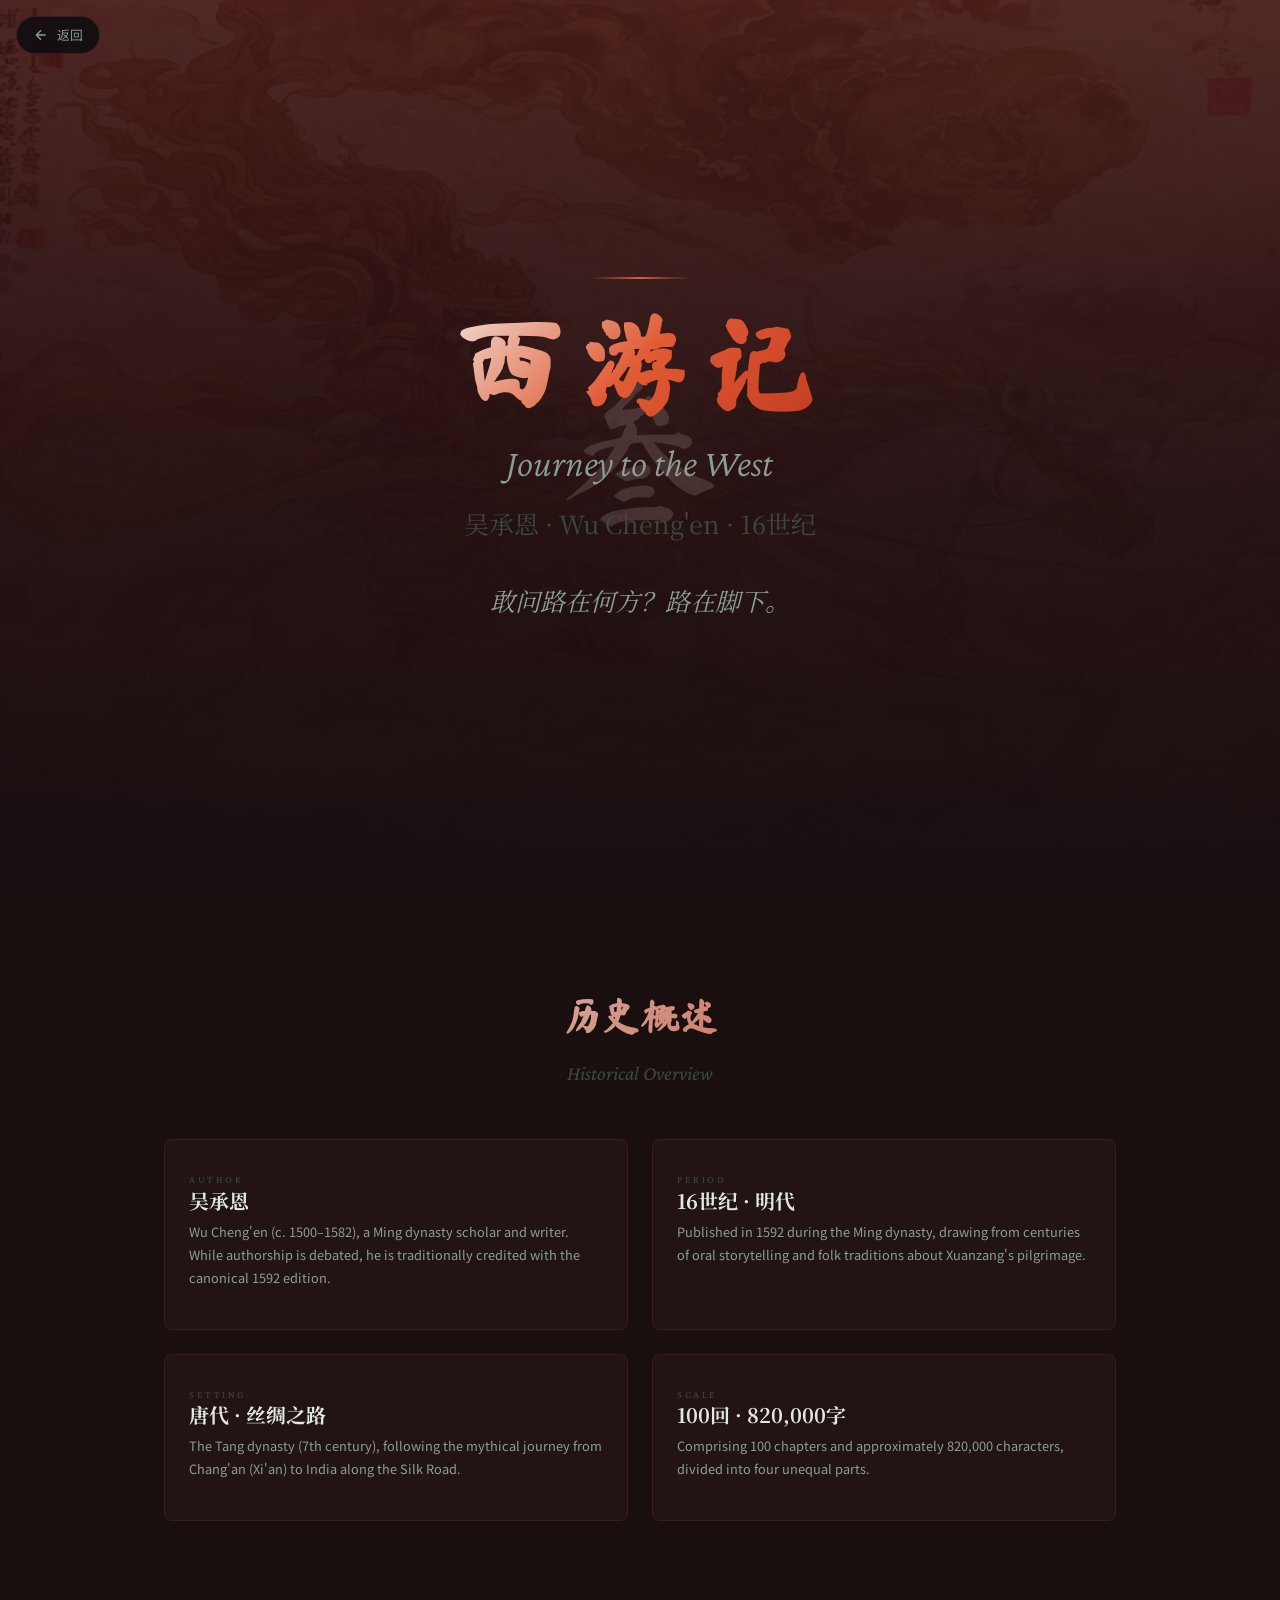
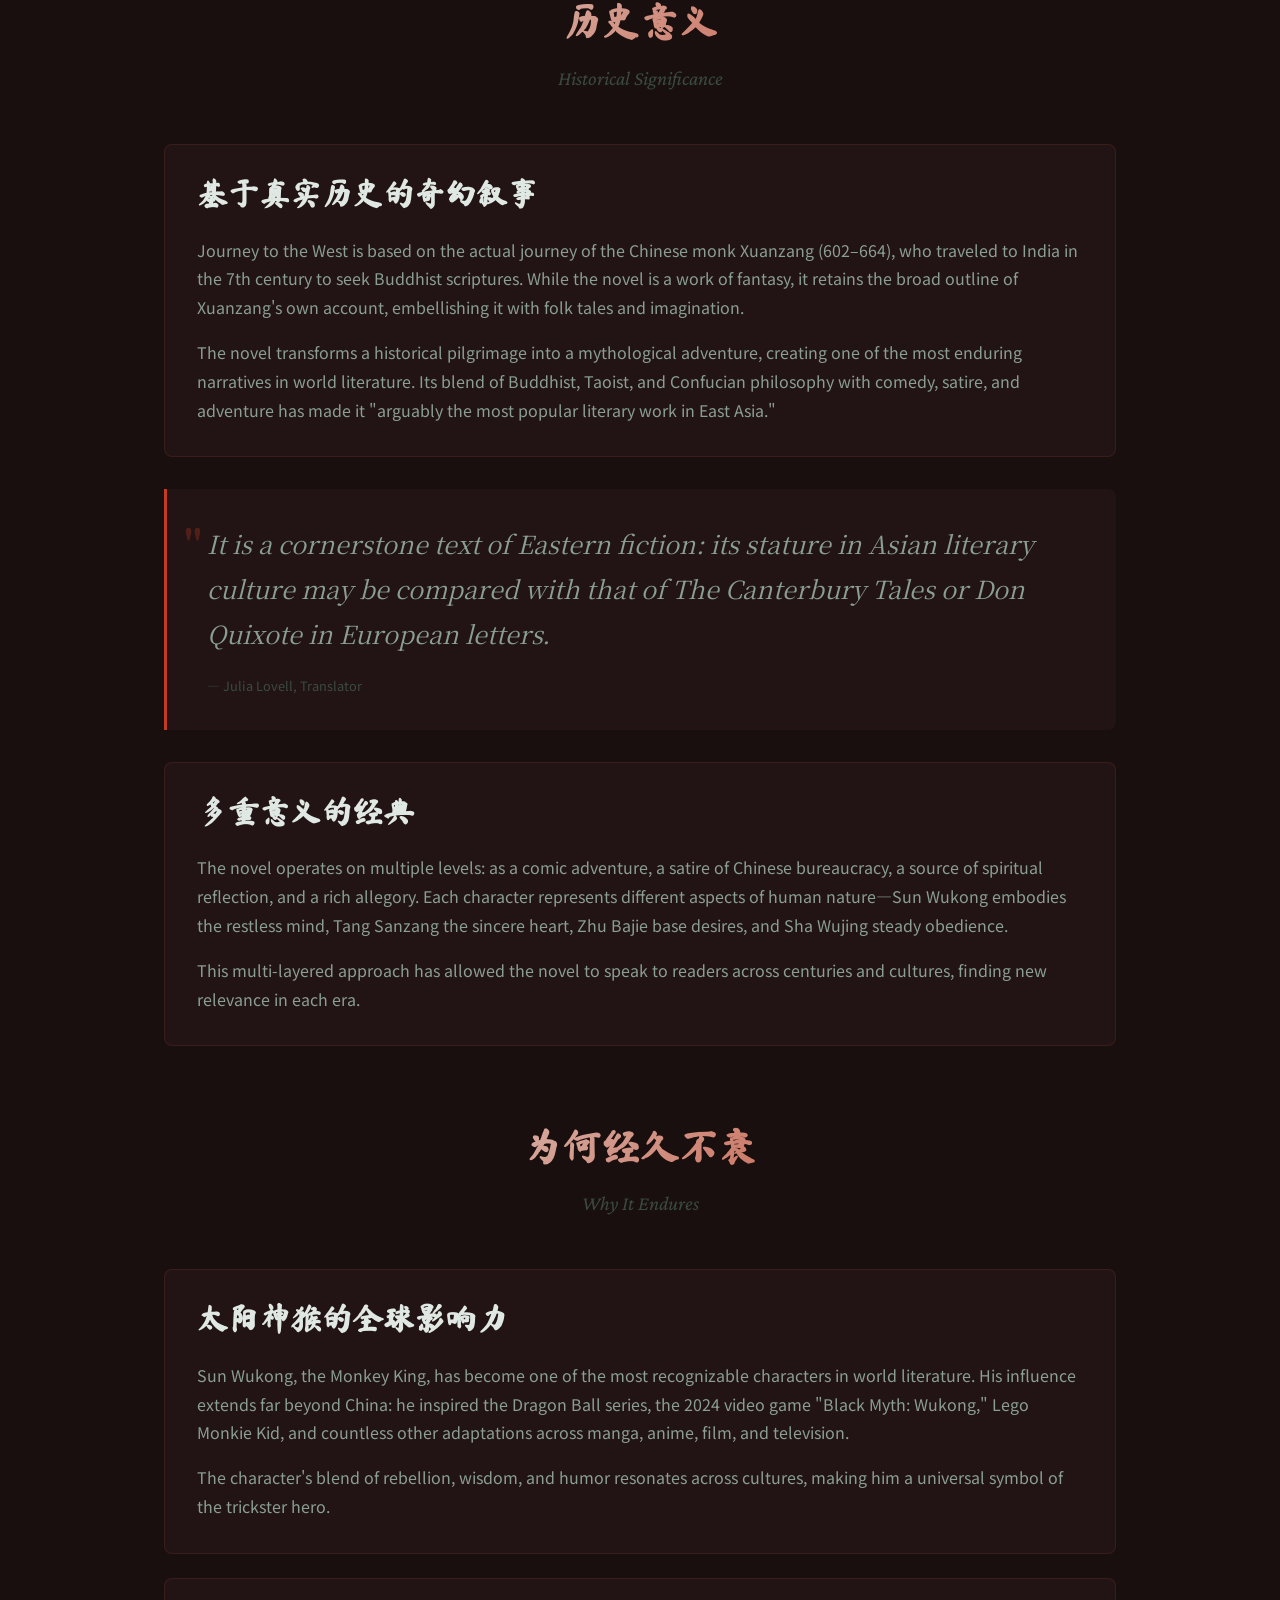
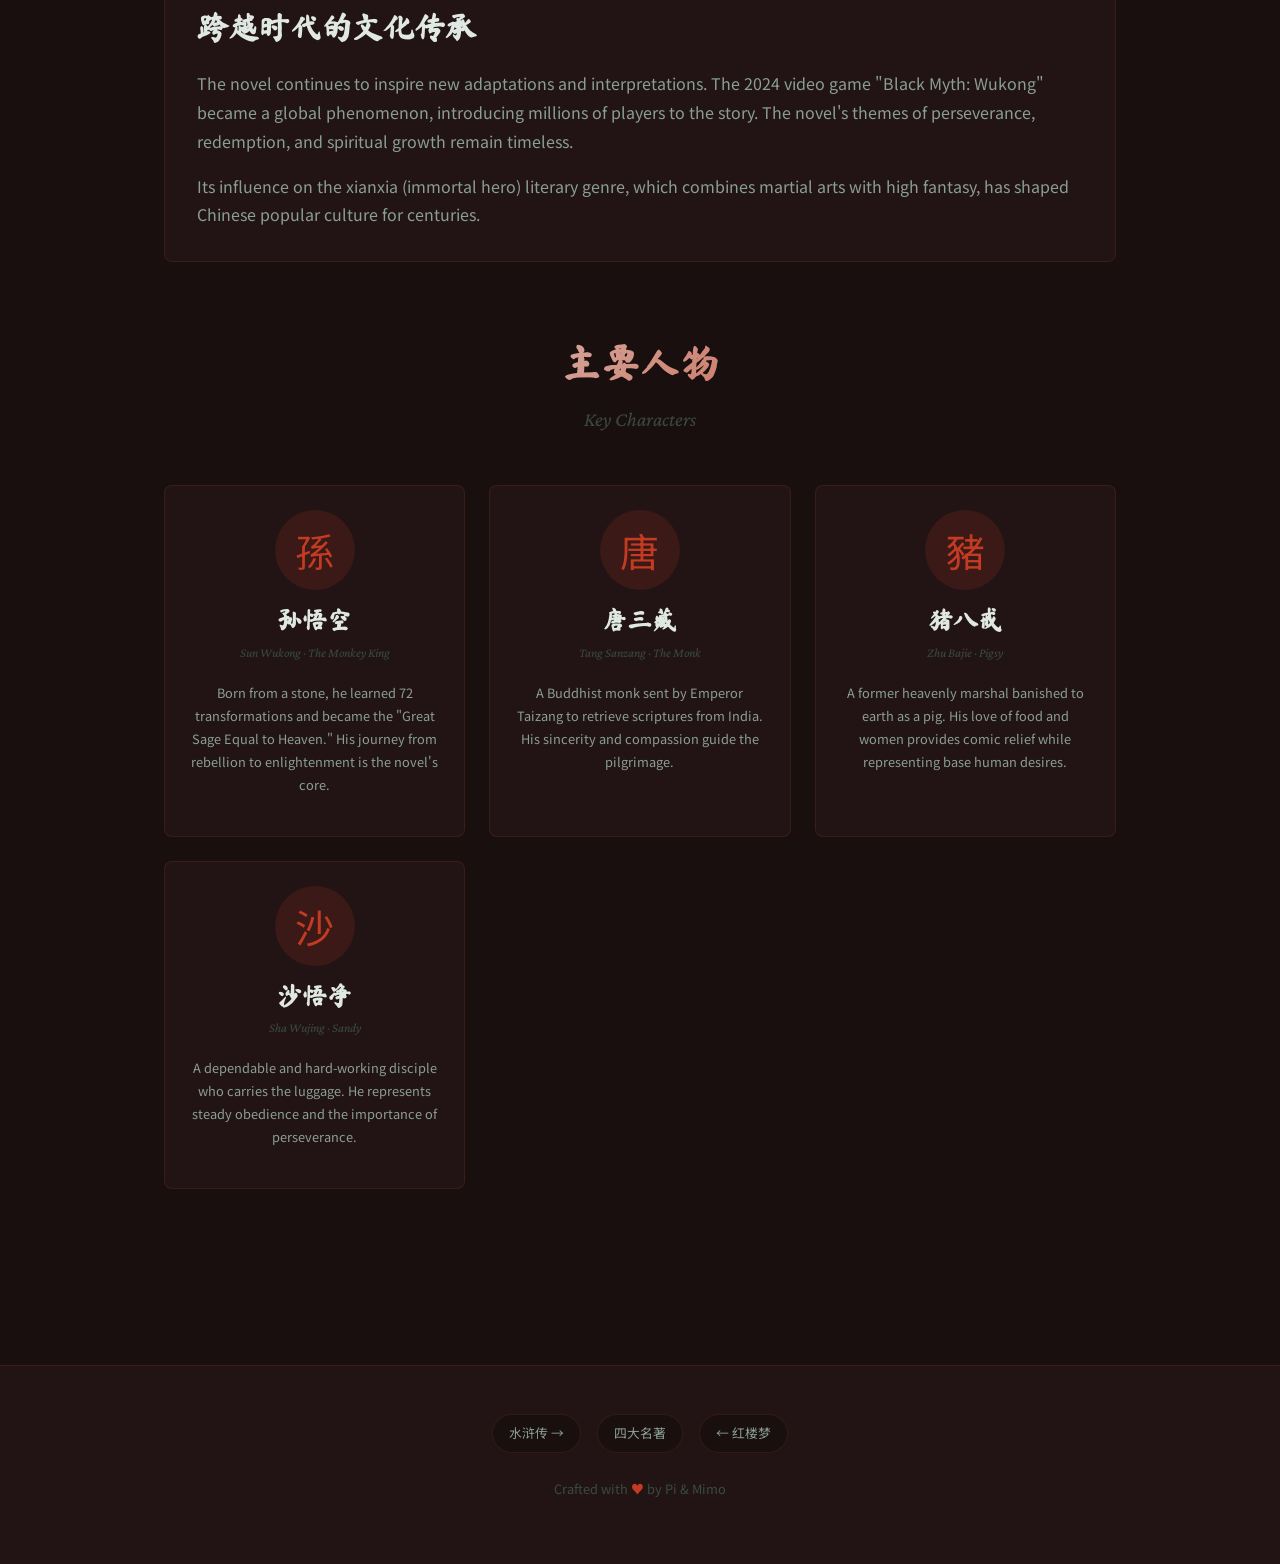
==== journey-west.html @ 11631358 "Initial commit: Four Great Chinese Novels showcase - Landing page with Wu Xing elemental themes - Fo" ====
<!DOCTYPE html>
<html lang="zh" data-theme="dark">
<head>
    <meta charset="UTF-8">
    <meta name="viewport" content="width=device-width, initial-scale=1.0">
    <title>西游记 · Journey to the West</title>
    
    <!-- Fonts -->
    <link rel="preconnect" href="https://fonts.googleapis.com">
    <link rel="preconnect" href="https://fonts.gstatic.com" crossorigin>
    <link href="https://fonts.googleapis.com/css2?family=Ma+Shan+Zheng&family=Noto+Serif+SC:wght@300;400;600;700&family=Noto+Sans+SC:wght@300;400;500;700&family=Crimson+Pro:ital,wght@0,300;0,400;0,600;1,300;1,400&display=swap" rel="stylesheet">
    
    <!-- Styles -->
    <link rel="stylesheet" href="css/variables.css">
    <link rel="stylesheet" href="css/base.css">
    <link rel="stylesheet" href="css/animations.css">
    <link rel="stylesheet" href="css/novel-page.css">
    <link rel="stylesheet" href="css/journey-west.css">
</head>
<body class="novel-page" data-novel="journey-west">
    <!-- Back Navigation -->
    <a href="index.html" class="novel-back">
        <svg viewBox="0 0 24 24" fill="none" stroke="currentColor" stroke-width="2">
            <path d="M19 12H5M12 19l-7-7 7-7"/>
        </svg>
        返回
    </a>

    <!-- Hero Section -->
    <section class="novel-hero">
        <div class="novel-hero-bg">
            <img src="images/journey-west-hero.png" alt="Journey to the West">
            <div class="novel-hero-overlay"></div>
        </div>
        <span class="novel-hero-number">叁</span>
        <div class="novel-hero-content">
            <span class="novel-hero-accent"></span>
            <h1 class="novel-hero-zh">西游记</h1>
            <h2 class="novel-hero-en">Journey to the West</h2>
            <p class="novel-hero-author">吴承恩 · Wu Cheng'en · 16世纪</p>
            <p class="novel-hero-quote">敢问路在何方？路在脚下。</p>
        </div>
    </section>

    <!-- Content Sections -->
    <div class="novel-content">
        <!-- Overview Section -->
        <section class="novel-section">
            <div class="novel-section-header">
                <h2 class="novel-section-title">历史概述</h2>
                <p class="novel-section-subtitle">Historical Overview</p>
            </div>

            <div class="novel-info-grid">
                <div class="novel-info-card">
                    <span class="novel-info-label">Author</span>
                    <h3 class="novel-info-value">吴承恩</h3>
                    <p class="novel-info-desc">Wu Cheng'en (c. 1500–1582), a Ming dynasty scholar and writer. While authorship is debated, he is traditionally credited with the canonical 1592 edition.</p>
                </div>
                <div class="novel-info-card">
                    <span class="novel-info-label">Period</span>
                    <h3 class="novel-info-value">16世纪 · 明代</h3>
                    <p class="novel-info-desc">Published in 1592 during the Ming dynasty, drawing from centuries of oral storytelling and folk traditions about Xuanzang's pilgrimage.</p>
                </div>
                <div class="novel-info-card">
                    <span class="novel-info-label">Setting</span>
                    <h3 class="novel-info-value">唐代 · 丝绸之路</h3>
                    <p class="novel-info-desc">The Tang dynasty (7th century), following the mythical journey from Chang'an (Xi'an) to India along the Silk Road.</p>
                </div>
                <div class="novel-info-card">
                    <span class="novel-info-label">Scale</span>
                    <h3 class="novel-info-value">100回 · 820,000字</h3>
                    <p class="novel-info-desc">Comprising 100 chapters and approximately 820,000 characters, divided into four unequal parts.</p>
                </div>
            </div>
        </section>

        <!-- Historical Significance Section -->
        <section class="novel-section">
            <div class="novel-section-header">
                <h2 class="novel-section-title">历史意义</h2>
                <p class="novel-section-subtitle">Historical Significance</p>
            </div>

            <div class="novel-content-block">
                <h3>基于真实历史的奇幻叙事</h3>
                <p>Journey to the West is based on the actual journey of the Chinese monk Xuanzang (602–664), who traveled to India in the 7th century to seek Buddhist scriptures. While the novel is a work of fantasy, it retains the broad outline of Xuanzang's own account, embellishing it with folk tales and imagination.</p>
                <p>The novel transforms a historical pilgrimage into a mythological adventure, creating one of the most enduring narratives in world literature. Its blend of Buddhist, Taoist, and Confucian philosophy with comedy, satire, and adventure has made it "arguably the most popular literary work in East Asia."</p>
            </div>

            <div class="novel-quote-block">
                <p class="novel-quote-text">It is a cornerstone text of Eastern fiction: its stature in Asian literary culture may be compared with that of The Canterbury Tales or Don Quixote in European letters.</p>
                <span class="novel-quote-source">— Julia Lovell, Translator</span>
            </div>

            <div class="novel-content-block">
                <h3>多重意义的经典</h3>
                <p>The novel operates on multiple levels: as a comic adventure, a satire of Chinese bureaucracy, a source of spiritual reflection, and a rich allegory. Each character represents different aspects of human nature—Sun Wukong embodies the restless mind, Tang Sanzang the sincere heart, Zhu Bajie base desires, and Sha Wujing steady obedience.</p>
                <p>This multi-layered approach has allowed the novel to speak to readers across centuries and cultures, finding new relevance in each era.</p>
            </div>
        </section>

        <!-- Why It Endures Section -->
        <section class="novel-section">
            <div class="novel-section-header">
                <h2 class="novel-section-title">为何经久不衰</h2>
                <p class="novel-section-subtitle">Why It Endures</p>
            </div>

            <div class="novel-content-block">
                <h3>太阳神猴的全球影响力</h3>
                <p>Sun Wukong, the Monkey King, has become one of the most recognizable characters in world literature. His influence extends far beyond China: he inspired the Dragon Ball series, the 2024 video game "Black Myth: Wukong," Lego Monkie Kid, and countless other adaptations across manga, anime, film, and television.</p>
                <p>The character's blend of rebellion, wisdom, and humor resonates across cultures, making him a universal symbol of the trickster hero.</p>
            </div>

            <div class="novel-content-block">
                <h3>跨越时代的文化传承</h3>
                <p>The novel continues to inspire new adaptations and interpretations. The 2024 video game "Black Myth: Wukong" became a global phenomenon, introducing millions of players to the story. The novel's themes of perseverance, redemption, and spiritual growth remain timeless.</p>
                <p>Its influence on the xianxia (immortal hero) literary genre, which combines martial arts with high fantasy, has shaped Chinese popular culture for centuries.</p>
            </div>
        </section>

        <!-- Key Characters Section -->
        <section class="novel-section">
            <div class="novel-section-header">
                <h2 class="novel-section-title">主要人物</h2>
                <p class="novel-section-subtitle">Key Characters</p>
            </div>

            <div class="novel-characters">
                <div class="novel-character-card">
                    <div class="novel-character-icon">孫</div>
                    <h3 class="novel-character-name">孙悟空</h3>
                    <p class="novel-character-title">Sun Wukong · The Monkey King</p>
                    <p class="novel-character-desc">Born from a stone, he learned 72 transformations and became the "Great Sage Equal to Heaven." His journey from rebellion to enlightenment is the novel's core.</p>
                </div>
                <div class="novel-character-card">
                    <div class="novel-character-icon">唐</div>
                    <h3 class="novel-character-name">唐三藏</h3>
                    <p class="novel-character-title">Tang Sanzang · The Monk</p>
                    <p class="novel-character-desc">A Buddhist monk sent by Emperor Taizang to retrieve scriptures from India. His sincerity and compassion guide the pilgrimage.</p>
                </div>
                <div class="novel-character-card">
                    <div class="novel-character-icon">豬</div>
                    <h3 class="novel-character-name">猪八戒</h3>
                    <p class="novel-character-title">Zhu Bajie · Pigsy</p>
                    <p class="novel-character-desc">A former heavenly marshal banished to earth as a pig. His love of food and women provides comic relief while representing base human desires.</p>
                </div>
                <div class="novel-character-card">
                    <div class="novel-character-icon">沙</div>
                    <h3 class="novel-character-name">沙悟净</h3>
                    <p class="novel-character-title">Sha Wujing · Sandy</p>
                    <p class="novel-character-desc">A dependable and hard-working disciple who carries the luggage. He represents steady obedience and the importance of perseverance.</p>
                </div>
            </div>
        </section>
    </div>

    <!-- Footer -->
    <footer class="novel-footer">
        <div class="novel-footer-nav">
            <a href="water-margin.html" class="novel-footer-link">水浒传 →</a>
            <a href="index.html" class="novel-footer-link">四大名著</a>
            <a href="red-chamber.html" class="novel-footer-link">← 红楼梦</a>
        </div>
        <p class="novel-footer-credits">Crafted with <span style="color: var(--novel-accent);">♥</span> by <a href="https://pi.dev" target="_blank" rel="noopener">Pi</a> & <a href="https://mimo.mi.com/" target="_blank" rel="noopener">Mimo</a></p>
    </footer>
    <script src="js/novel-page.js"></script>
</body>
</html>
---- css/variables.css ----
/* ========================================
   四大名著 · Four Great Novels
   Design Variables & Foundation
   Based on Qinglu Design System
   with Traditional Chinese Elements
   ======================================== */

:root {
  /* ── Color Palette: Traditional Chinese ── */
  
  /* Backgrounds - Deep night sky gradients */
  --bg-deep: #080a10;
  --bg-card: #0d1018;
  --bg-elevated: #11141d;
  --bg-surface: #161a24;
  
  /* Primary Accent - Jade Green (Wood Element) */
  --accent: #4a9e8a;
  --accent-dim: rgba(74, 158, 138, 0.12);
  --accent-glow: rgba(74, 158, 138, 0.30);
  --accent-soft: rgba(74, 158, 138, 0.06);
  --accent-deep: #3d8b7a;
  --accent-light: #6db3a4;
  
  /* Traditional Chinese Colors */
  --vermillion: #c23b22;     /* 朱砂红 - Fire Element */
  --vermillion-deep: #8b1a1a;
  --gold: #c9a227;           /* 金色 - Earth Element */
  --gold-dim: rgba(201, 162, 39, 0.12);
  --jade: #2d5a47;           /* 翡翠绿 */
  --indigo: #2c3e6b;         /* 靛蓝 */
  --ink: #1a1814;            /* 墨色 */
  --paper: #f4efe6;          /* 宣纸色 */
  --paper-dark: #e8e0d0;
  
  /* Element Colors */
  --element-water: #3a7a9e;  /* 水 - Blue */
  --element-fire: #c23b22;   /* 火 - Red */
  --element-wood: #4a9e8a;   /* 木 - Green */
  --element-earth: #c9a227;  /* 土 - Yellow */
  --element-metal: #8a9aa8;  /* 金 - White/Metal */
  
  /* Text Colors */
  --text-primary: #e0e8e4;
  --text-secondary: #8a9e95;
  --text-muted: #3a4a42;
  --text-accent: #4a9e8a;
  
  /* Semantic Colors */
  --error: #c85040;
  --seal: #a83838;
  --fav: #d4a84a;
  --pinyin: #7a9e90;
  
  /* Borders & Dividers */
  --border: rgba(74, 158, 138, 0.12);
  --border-hover: rgba(74, 158, 138, 0.30);
  --divider: linear-gradient(90deg, transparent 0%, var(--accent-soft) 50%, transparent 100%);
  
  /* ── Typography Scale ── */
  
  /* Font Families */
  --font-display: 'Ma Shan Zheng', 'Noto Serif SC', serif;
  --font-serif: 'Noto Serif SC', 'STSong', serif;
  --font-body: 'Noto Sans SC', 'PingFang SC', sans-serif;
  --font-western: 'Crimson Pro', Georgia, serif;
  
  /* Font Sizes - Modular Scale (1.25) */
  --text-xs: 0.64rem;
  --text-sm: 0.8rem;
  --text-base: 1rem;
  --text-lg: 1.25rem;
  --text-xl: 1.563rem;
  --text-2xl: 1.953rem;
  --text-3xl: 2.441rem;
  --text-4xl: 3.052rem;
  --text-5xl: 3.815rem;
  
  /* Font Weights */
  --weight-light: 300;
  --weight-regular: 400;
  --weight-medium: 500;
  --weight-bold: 700;
  
  /* Line Heights */
  --leading-tight: 1.1;
  --leading-snug: 1.3;
  --leading-normal: 1.6;
  --leading-relaxed: 1.8;
  
  /* Letter Spacing */
  --tracking-tight: -0.02em;
  --tracking-normal: 0;
  --tracking-wide: 0.05em;
  --tracking-wider: 0.12em;
  --tracking-widest: 0.25em;
  
  /* ── Spacing Scale ── */
  
  --space-1: 0.25rem;
  --space-2: 0.5rem;
  --space-3: 0.75rem;
  --space-4: 1rem;
  --space-5: 1.25rem;
  --space-6: 1.5rem;
  --space-8: 2rem;
  --space-10: 2.5rem;
  --space-12: 3rem;
  --space-16: 4rem;
  --space-20: 5rem;
  --space-24: 6rem;
  
  /* ── Border Radius ── */
  
  --radius-sm: 4px;
  --radius-md: 6px;
  --radius-lg: 8px;
  --radius-xl: 12px;
  --radius-2xl: 16px;
  --radius-full: 9999px;
  
  /* ── Shadows & Effects ── */
  
  --shadow-sm: 0 1px 2px rgba(0, 0, 0, 0.3);
  --shadow-md: 0 4px 6px rgba(0, 0, 0, 0.4);
  --shadow-lg: 0 10px 15px rgba(0, 0, 0, 0.5);
  --shadow-xl: 0 20px 25px rgba(0, 0, 0, 0.6);
  
  --glow-accent: 0 0 20px var(--accent-glow);
  --glow-accent-sm: 0 0 10px var(--accent-glow);
  --glow-accent-lg: 0 0 40px var(--accent-glow);
  
  /* ── Transitions ── */
  
  --ease-default: cubic-bezier(0.4, 0, 0.2, 1);
  --ease-in: cubic-bezier(0.4, 0, 1, 1);
  --ease-out: cubic-bezier(0, 0, 0.2, 1);
  --ease-in-out: cubic-bezier(0.4, 0, 0.2, 1);
  --ease-bounce: cubic-bezier(0.34, 1.56, 0.64, 1);
  
  --duration-fast: 150ms;
  --duration-normal: 250ms;
  --duration-slow: 400ms;
  --duration-slower: 600ms;
}

/* ── Novel-Specific Color Themes ── */

[data-novel="three-kingdoms"] {
  --novel-accent: var(--element-water);
  --novel-accent-dim: rgba(58, 122, 158, 0.12);
  --novel-glow: rgba(58, 122, 158, 0.30);
}

[data-novel="water-margin"] {
  --novel-accent: var(--element-earth);
  --novel-accent-dim: rgba(201, 162, 39, 0.12);
  --novel-glow: rgba(201, 162, 39, 0.30);
}

[data-novel="journey-west"] {
  --novel-accent: var(--element-fire);
  --novel-accent-dim: rgba(194, 59, 34, 0.12);
  --novel-glow: rgba(194, 59, 34, 0.30);
}

[data-novel="red-chamber"] {
  --novel-accent: var(--element-wood);
  --novel-accent-dim: rgba(74, 158, 138, 0.12);
  --novel-glow: rgba(74, 158, 138, 0.30);
}

/* ── Dark Mode (Default) ── */
[data-theme="dark"] {
  color-scheme: dark;
}

/* ── Light Mode Override ── */
[data-theme="light"] {
  --bg-deep: #f8f9fa;
  --bg-card: #ffffff;
  --bg-elevated: #f0f2f5;
  --bg-surface: #e8eaed;
  
  --text-primary: #1a1d21;
  --text-secondary: #4a5568;
  --text-muted: #a0aec0;
  
  --border: rgba(74, 158, 138, 0.2);
  --border-hover: rgba(74, 158, 138, 0.4);
  
  --shadow-sm: 0 1px 2px rgba(0, 0, 0, 0.05);
  --shadow-md: 0 4px 6px rgba(0, 0, 0, 0.1);
  --shadow-lg: 0 10px 15px rgba(0, 0, 0, 0.15);
  --shadow-xl: 0 20px 25px rgba(0, 0, 0, 0.2);
}
---- css/base.css ----
/* ========================================
   四大名著 · Four Great Novels
   Base Styles & Reset
   ======================================== */

/* Reset */
*, *::before, *::after {
  margin: 0;
  padding: 0;
  box-sizing: border-box;
}

html {
  font-size: 16px;
  -webkit-font-smoothing: antialiased;
  -moz-osx-font-smoothing: grayscale;
  scroll-behavior: smooth;
}

body {
  font-family: var(--font-body);
  background: var(--bg-deep);
  color: var(--text-primary);
  line-height: var(--leading-normal);
  min-height: 100vh;
  overflow-x: hidden;
}

/* Typography */
h1, h2, h3, h4, h5, h6 {
  font-family: var(--font-display);
  font-weight: var(--weight-bold);
  line-height: var(--leading-tight);
  color: var(--text-primary);
}

p {
  margin-bottom: var(--space-4);
  line-height: var(--leading-relaxed);
}

a {
  color: inherit;
  text-decoration: none;
  transition: color var(--duration-fast) var(--ease-default);
}

img {
  max-width: 100%;
  height: auto;
  display: block;
}

/* Scrollbar Styling */
::-webkit-scrollbar {
  width: 8px;
}

::-webkit-scrollbar-track {
  background: var(--bg-deep);
}

::-webkit-scrollbar-thumb {
  background: var(--accent-dim);
  border-radius: var(--radius-full);
}

::-webkit-scrollbar-thumb:hover {
  background: var(--accent);
}

/* Selection */
::selection {
  background: var(--accent-dim);
  color: var(--accent-light);
}

/* Chinese Typography Utilities */
.zh-display {
  font-family: var(--font-display);
  font-weight: var(--weight-bold);
}

.zh-serif {
  font-family: var(--font-serif);
}

.en-serif {
  font-family: var(--font-western);
  font-style: italic;
}

/* Pinyin Display */
.pinyin {
  font-family: var(--font-western);
  font-size: var(--text-sm);
  color: var(--pinyin);
  letter-spacing: var(--tracking-wide);
}

/* Seal/Stamps */
.seal {
  display: inline-flex;
  align-items: center;
  justify-content: center;
  padding: var(--space-2) var(--space-3);
  background: var(--seal);
  color: var(--paper);
  font-family: var(--font-display);
  font-size: var(--text-sm);
  border-radius: var(--radius-sm);
  transform: rotate(-5deg);
  box-shadow: 2px 2px 4px rgba(0, 0, 0, 0.3);
}
---- css/animations.css ----
/* ========================================
   四大名著 · Four Great Novels
   Animation Patterns
   ======================================== */

/* Fade In Animations */
@keyframes fadeIn {
  from { opacity: 0; }
  to { opacity: 1; }
}

@keyframes fadeInUp {
  from {
    opacity: 0;
    transform: translateY(30px);
  }
  to {
    opacity: 1;
    transform: translateY(0);
  }
}

@keyframes fadeInDown {
  from {
    opacity: 0;
    transform: translateY(-30px);
  }
  to {
    opacity: 1;
    transform: translateY(0);
  }
}

@keyframes fadeInLeft {
  from {
    opacity: 0;
    transform: translateX(-30px);
  }
  to {
    opacity: 1;
    transform: translateX(0);
  }
}

@keyframes fadeInRight {
  from {
    opacity: 0;
    transform: translateX(30px);
  }
  to {
    opacity: 1;
    transform: translateX(0);
  }
}

/* Scale Animations */
@keyframes scaleIn {
  from {
    opacity: 0;
    transform: scale(0.9);
  }
  to {
    opacity: 1;
    transform: scale(1);
  }
}

@keyframes pulse {
  0%, 100% { transform: scale(1); }
  50% { transform: scale(1.05); }
}

/* Floating Animation */
@keyframes float {
  0%, 100% { transform: translateY(0); }
  50% { transform: translateY(-10px); }
}

/* Mist Drift Animation */
@keyframes drift {
  from { transform: translateX(-50%); }
  to { transform: translateX(0%); }
}

/* Shimmer Animation */
@keyframes shimmer {
  0% { background-position: -200% 0; }
  100% { background-position: 200% 0; }
}

/* Brush Stroke Animation */
@keyframes brushStroke {
  from {
    clip-path: inset(0 100% 0 0);
  }
  to {
    clip-path: inset(0 0 0 0);
  }
}

/* Ink Drop Animation */
@keyframes inkDrop {
  0% {
    opacity: 0;
    transform: scale(0);
  }
  50% {
    opacity: 1;
    transform: scale(1.2);
  }
  100% {
    opacity: 0.8;
    transform: scale(1);
  }
}

/* Scroll Reveal Classes */
.reveal {
  opacity: 0;
  transform: translateY(30px);
  transition: opacity 0.6s ease, transform 0.6s ease;
}

.reveal.active {
  opacity: 1;
  transform: translateY(0);
}

.reveal-left {
  opacity: 0;
  transform: translateX(-30px);
  transition: opacity 0.6s ease, transform 0.6s ease;
}

.reveal-left.active {
  opacity: 1;
  transform: translateX(0);
}

.reveal-right {
  opacity: 0;
  transform: translateX(30px);
  transition: opacity 0.6s ease, transform 0.6s ease;
}

.reveal-right.active {
  opacity: 1;
  transform: translateX(0);
}

.reveal-scale {
  opacity: 0;
  transform: scale(0.9);
  transition: opacity 0.6s ease, transform 0.6s ease;
}

.reveal-scale.active {
  opacity: 1;
  transform: scale(1);
}

/* Staggered Animation Delays */
.stagger-1 { transition-delay: 0.1s; }
.stagger-2 { transition-delay: 0.2s; }
.stagger-3 { transition-delay: 0.3s; }
.stagger-4 { transition-delay: 0.4s; }

/* Hover Effects */
.hover-lift {
  transition: transform var(--duration-normal) var(--ease-default),
              box-shadow var(--duration-normal) var(--ease-default);
}

.hover-lift:hover {
  transform: translateY(-5px);
  box-shadow: var(--shadow-lg);
}

.hover-glow {
  transition: box-shadow var(--duration-normal) var(--ease-default);
}

.hover-glow:hover {
  box-shadow: var(--glow-accent);
}

/* Atmosphere Mist */
.atmosphere {
  position: fixed;
  inset: 0;
  pointer-events: none;
  z-index: 100;
  overflow: hidden;
}

.mist {
  position: absolute;
  width: 200%;
  height: 100%;
  background: linear-gradient(
    90deg,
    transparent 0%,
    rgba(244, 239, 230, 0.03) 20%,
    transparent 40%
  );
  opacity: 0.4;
  animation: drift 30s linear infinite;
}

.mist-1 {
  top: -20%;
  animation-duration: 35s;
  opacity: 0.2;
}

.mist-2 {
  top: 30%;
  animation-duration: 45s;
  animation-delay: -15s;
  opacity: 0.15;
}

.mist-3 {
  bottom: -10%;
  animation-duration: 40s;
  animation-delay: -25s;
  opacity: 0.18;
}
---- css/novel-page.css ----
/* ========================================
   四大名著 · Four Great Novels
   Novel Page Shared Styles
   ======================================== */

/* Novel Page Layout */
.novel-page {
  min-height: 100vh;
  position: relative;
}

/* Novel Hero Section */
.novel-hero {
  position: relative;
  min-height: 100vh;
  display: flex;
  align-items: center;
  justify-content: center;
  overflow: hidden;
}

.novel-hero-bg {
  position: absolute;
  inset: 0;
  z-index: 0;
}

.novel-hero-bg img {
  width: 100%;
  height: 100%;
  object-fit: cover;
  opacity: 0.3;
}

.novel-hero-overlay {
  position: absolute;
  inset: 0;
  background: linear-gradient(
    180deg,
    rgba(8, 10, 16, 0.4) 0%,
    rgba(8, 10, 16, 0.7) 50%,
    rgba(8, 10, 16, 0.95) 100%
  );
}

.novel-hero-content {
  position: relative;
  z-index: 1;
  text-align: center;
  padding: var(--space-6);
  max-width: 900px;
  animation: fadeInUp 1s ease forwards;
}

.novel-hero-number {
  font-family: var(--font-display);
  font-size: clamp(6rem, 15vw, 10rem);
  opacity: 0.15;
  position: absolute;
  top: 50%;
  left: 50%;
  transform: translate(-50%, -50%);
  z-index: 0;
}

.novel-hero-zh {
  font-family: var(--font-display);
  font-size: clamp(4rem, 10vw, 7rem);
  margin-bottom: var(--space-4);
  background: linear-gradient(135deg, var(--text-primary), var(--novel-accent, var(--accent)));
  -webkit-background-clip: text;
  -webkit-text-fill-color: transparent;
  background-clip: text;
  letter-spacing: var(--tracking-wider);
}

.novel-hero-en {
  font-family: var(--font-western);
  font-size: clamp(1.5rem, 3vw, 2.5rem);
  font-weight: var(--weight-light);
  font-style: italic;
  color: var(--text-secondary);
  margin-bottom: var(--space-4);
}

.novel-hero-author {
  font-family: var(--font-serif);
  font-size: var(--text-xl);
  color: var(--text-muted);
  margin-bottom: var(--space-8);
}

.novel-hero-accent {
  display: block;
  width: 100px;
  height: 2px;
  margin: 0 auto var(--space-6);
  background: linear-gradient(90deg,
    transparent,
    var(--novel-accent, var(--accent)),
    transparent);
}

.novel-hero-quote {
  font-family: var(--font-serif);
  font-size: var(--text-xl);
  color: var(--text-secondary);
  font-style: italic;
  max-width: 600px;
  margin: 0 auto;
  line-height: var(--leading-relaxed);
}

/* Novel Content Sections */
.novel-content {
  max-width: 1000px;
  margin: 0 auto;
  padding: var(--space-24) var(--space-6);
}

.novel-section {
  margin-bottom: var(--space-20);
}

.novel-section-header {
  text-align: center;
  margin-bottom: var(--space-12);
}

.novel-section-title {
  font-size: var(--text-3xl);
  margin-bottom: var(--space-4);
  background: linear-gradient(135deg, var(--text-primary), var(--novel-accent, var(--accent)));
  -webkit-background-clip: text;
  -webkit-text-fill-color: transparent;
  background-clip: text;
}

.novel-section-subtitle {
  font-family: var(--font-western);
  font-size: var(--text-lg);
  font-style: italic;
  color: var(--text-muted);
}

/* Information Cards */
.novel-info-grid {
  display: grid;
  grid-template-columns: repeat(2, 1fr);
  gap: var(--space-6);
}

@media (max-width: 768px) {
  .novel-info-grid {
    grid-template-columns: 1fr;
  }
}

.novel-info-card {
  background: var(--bg-card);
  border: 1px solid var(--border);
  border-radius: var(--radius-lg);
  padding: var(--space-6);
  transition: all var(--duration-normal) var(--ease-default);
}

.novel-info-card:hover {
  border-color: var(--novel-accent, var(--accent));
  box-shadow: var(--glow-accent-sm);
}

.novel-info-label {
  font-family: var(--font-western);
  font-size: var(--text-xs);
  color: var(--text-muted);
  letter-spacing: var(--tracking-widest);
  text-transform: uppercase;
  margin-bottom: var(--space-2);
}

.novel-info-value {
  font-family: var(--font-serif);
  font-size: var(--text-lg);
  color: var(--text-primary);
  margin-bottom: var(--space-2);
}

.novel-info-desc {
  font-size: var(--text-sm);
  color: var(--text-secondary);
  line-height: var(--leading-relaxed);
}

/* Content Blocks */
.novel-content-block {
  background: var(--bg-card);
  border: 1px solid var(--border);
  border-radius: var(--radius-lg);
  padding: var(--space-8);
  margin-bottom: var(--space-6);
}

.novel-content-block h3 {
  font-size: var(--text-2xl);
  margin-bottom: var(--space-6);
  color: var(--text-primary);
}

.novel-content-block p {
  font-size: var(--text-base);
  color: var(--text-secondary);
  line-height: var(--leading-relaxed);
  margin-bottom: var(--space-4);
}

.novel-content-block p:last-child {
  margin-bottom: 0;
}

/* Character Cards */
.novel-characters {
  display: grid;
  grid-template-columns: repeat(auto-fit, minmax(280px, 1fr));
  gap: var(--space-6);
}

.novel-character-card {
  background: var(--bg-card);
  border: 1px solid var(--border);
  border-radius: var(--radius-lg);
  padding: var(--space-6);
  text-align: center;
  transition: all var(--duration-normal) var(--ease-default);
}

.novel-character-card:hover {
  border-color: var(--novel-accent, var(--accent));
  transform: translateY(-5px);
}

.novel-character-icon {
  width: 80px;
  height: 80px;
  margin: 0 auto var(--space-4);
  background: var(--accent-dim);
  border-radius: 50%;
  display: flex;
  align-items: center;
  justify-content: center;
  font-size: var(--text-3xl);
  color: var(--novel-accent, var(--accent));
}

.novel-character-name {
  font-family: var(--font-display);
  font-size: var(--text-xl);
  margin-bottom: var(--space-2);
}

.novel-character-title {
  font-family: var(--font-western);
  font-size: var(--text-sm);
  font-style: italic;
  color: var(--text-muted);
  margin-bottom: var(--space-4);
}

.novel-character-desc {
  font-size: var(--text-sm);
  color: var(--text-secondary);
  line-height: var(--leading-relaxed);
}

/* Quote Blocks */
.novel-quote-block {
  position: relative;
  padding: var(--space-8) var(--space-10);
  background: var(--bg-card);
  border-left: 3px solid var(--novel-accent, var(--accent));
  border-radius: 0 var(--radius-lg) var(--radius-lg) 0;
  margin: var(--space-8) 0;
}

.novel-quote-block::before {
  content: '"';
  position: absolute;
  top: var(--space-4);
  left: var(--space-4);
  font-size: var(--text-4xl);
  color: var(--novel-accent, var(--accent));
  opacity: 0.3;
  font-family: var(--font-western);
}

.novel-quote-text {
  font-family: var(--font-serif);
  font-size: var(--text-xl);
  color: var(--text-secondary);
  font-style: italic;
  line-height: var(--leading-relaxed);
  margin-bottom: var(--space-4);
}

.novel-quote-source {
  font-size: var(--text-sm);
  color: var(--text-muted);
}

/* Back Navigation */
.novel-back {
  position: fixed;
  top: var(--space-4);
  left: var(--space-4);
  display: flex;
  align-items: center;
  gap: var(--space-2);
  padding: var(--space-2) var(--space-4);
  background: rgba(8, 10, 16, 0.8);
  backdrop-filter: blur(8px);
  border: 1px solid var(--border);
  border-radius: var(--radius-full);
  color: var(--text-secondary);
  font-size: var(--text-sm);
  z-index: 1000;
  transition: all var(--duration-fast) var(--ease-default);
}

.novel-back:hover {
  color: var(--accent);
  border-color: var(--accent);
  background: var(--accent-dim);
}

.novel-back svg {
  width: 16px;
  height: 16px;
}

/* Footer */
.novel-footer {
  padding: var(--space-12) var(--space-6);
  background: var(--bg-card);
  border-top: 1px solid var(--border);
  text-align: center;
}

.novel-footer-nav {
  display: flex;
  justify-content: center;
  gap: var(--space-4);
  margin-bottom: var(--space-6);
}

.novel-footer-link {
  padding: var(--space-2) var(--space-4);
  background: var(--bg-elevated);
  border: 1px solid var(--border);
  border-radius: var(--radius-full);
  color: var(--text-secondary);
  font-size: var(--text-sm);
  transition: all var(--duration-fast) var(--ease-default);
}

.novel-footer-link:hover {
  color: var(--accent);
  border-color: var(--accent);
  background: var(--accent-dim);
}

.novel-footer-credits {
  font-size: var(--text-sm);
  color: var(--text-muted);
}
---- css/journey-west.css ----
/* ========================================
   西游记 · Journey to the West
   Fire Element Theme (火)
   Deep red-orange with warm accents
   ======================================== */

:root {
  /* Novel-Specific Colors */
  --novel-primary: #8b1a1a;      /* Deep Crimson */
  --novel-primary-light: #c23b22;
  --novel-primary-dim: rgba(194, 59, 34, 0.15);
  --novel-accent: #e05a33;        /* Bright Red-Orange */
  --novel-accent-dim: rgba(224, 90, 51, 0.12);
  --novel-glow: rgba(224, 90, 51, 0.30);
  --novel-surface: #1a0f0f;
  --novel-card: #221414;
  --novel-text: #f0e0d8;
}

/* Override base colors for this novel */
.novel-page {
  background: var(--novel-surface);
  color: var(--novel-text);
}

.novel-hero-bg::after {
  content: '';
  position: absolute;
  inset: 0;
  background: linear-gradient(
    180deg,
    rgba(139, 26, 26, 0.3) 0%,
    rgba(26, 15, 15, 0.8) 100%
  );
}

.novel-hero-zh {
  background: linear-gradient(135deg, #f0e0d8, #e05a33, #c23b22);
  -webkit-background-clip: text;
  background-clip: text;
}

.novel-hero-accent {
  background: linear-gradient(90deg, transparent, #e05a33, transparent);
}

/* Card Styling */
.novel-info-card {
  background: var(--novel-card);
  border-color: rgba(224, 90, 51, 0.12);
}

.novel-info-card:hover {
  border-color: var(--novel-accent);
  box-shadow: 0 0 20px rgba(224, 90, 51, 0.2);
}

.novel-content-block {
  background: var(--novel-card);
  border-color: rgba(224, 90, 51, 0.12);
}

.novel-character-card {
  background: var(--novel-card);
  border-color: rgba(224, 90, 51, 0.12);
}

.novel-character-card:hover {
  border-color: var(--novel-accent);
}

.novel-character-icon {
  background: var(--novel-primary-dim);
  color: var(--novel-accent);
}

.novel-quote-block {
  background: var(--novel-card);
  border-left-color: var(--novel-accent);
}

.novel-quote-block::before {
  color: var(--novel-accent);
}

/* Back Button */
.novel-back {
  background: rgba(26, 15, 15, 0.9);
  border-color: rgba(224, 90, 51, 0.2);
}

.novel-back:hover {
  color: var(--novel-accent);
  border-color: var(--novel-accent);
  background: var(--novel-primary-dim);
}

/* Footer */
.novel-footer {
  background: var(--novel-card);
  border-top-color: rgba(224, 90, 51, 0.12);
}

.novel-footer-link {
  background: var(--novel-surface);
  border-color: rgba(224, 90, 51, 0.12);
}

.novel-footer-link:hover {
  color: var(--novel-accent);
  border-color: var(--novel-accent);
  background: var(--novel-primary-dim);
}

/* Scrollbar */
::-webkit-scrollbar-thumb {
  background: rgba(224, 90, 51, 0.3);
}

::-webkit-scrollbar-thumb:hover {
  background: var(--novel-accent);
}
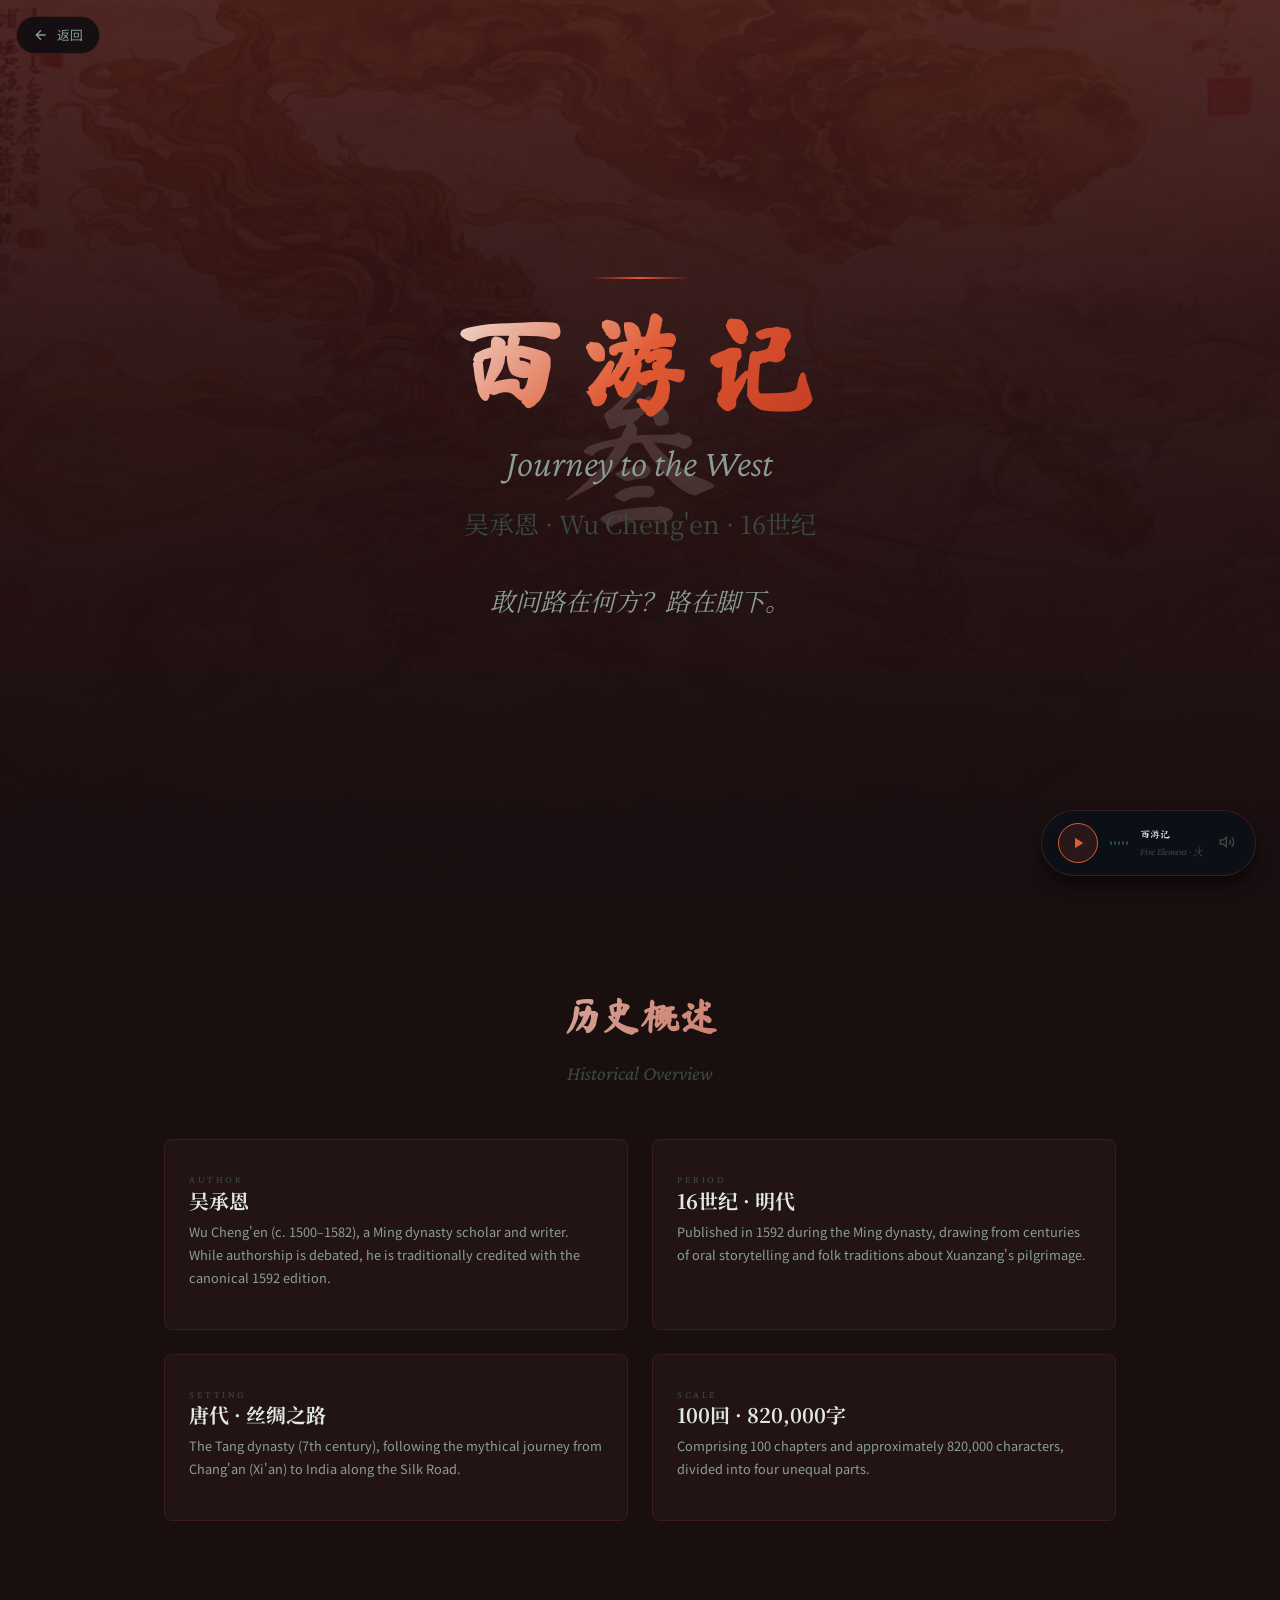
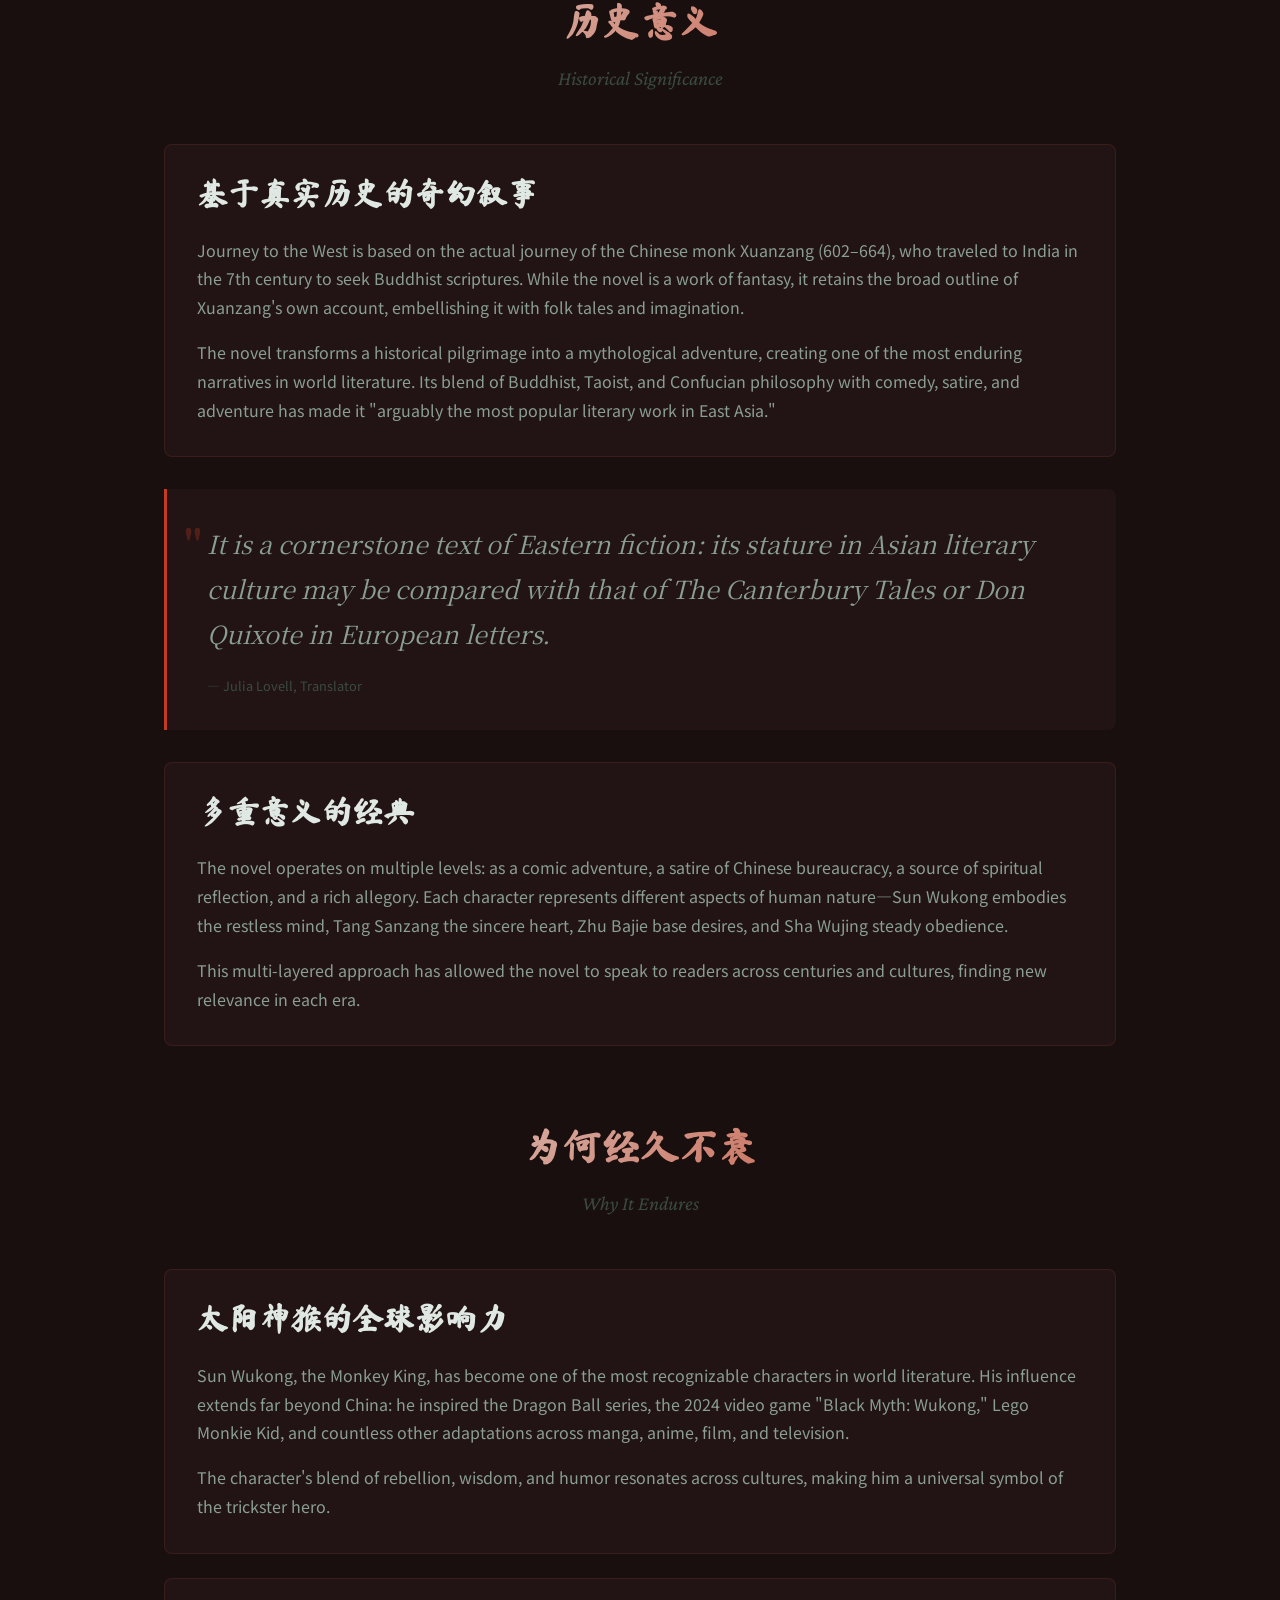
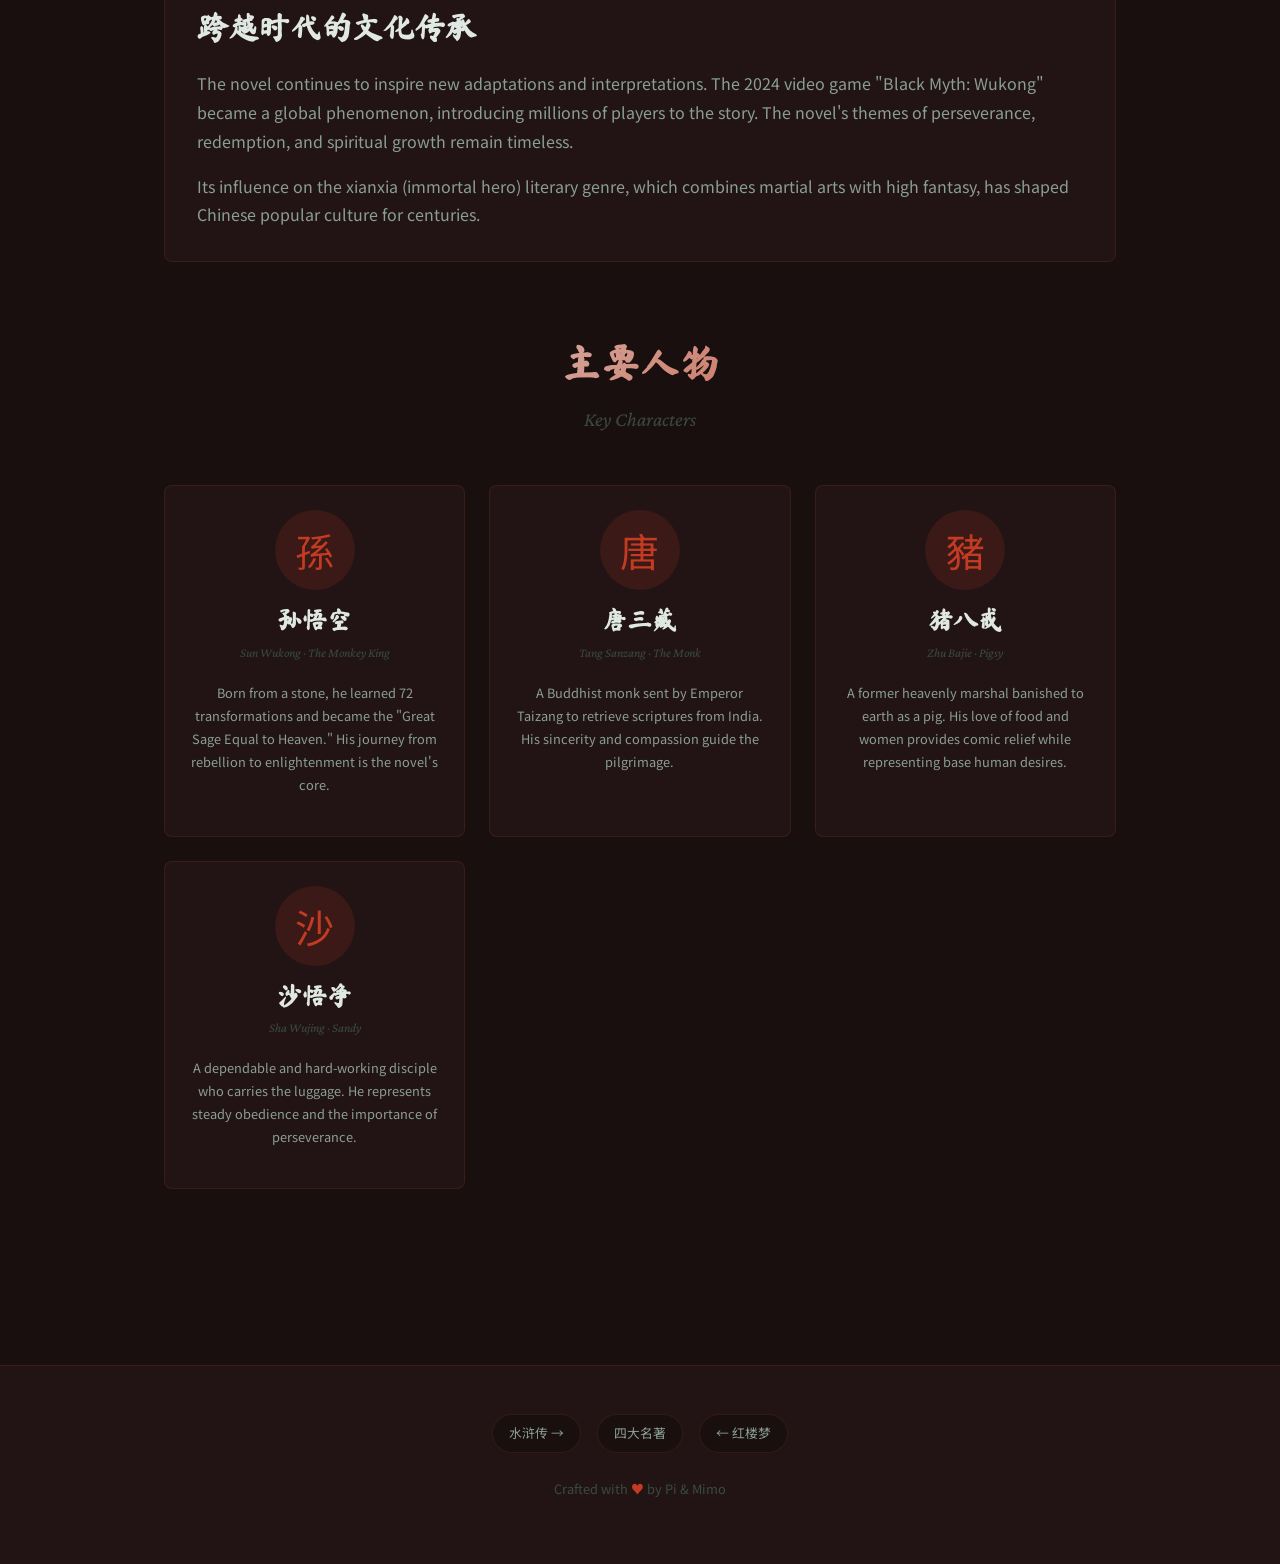
==== commit acb2c6af: "Add MIDI soundtrack for each novel - Landing page: Ethereal, welcoming atmosphere - Three Kingdoms: " ====
--- a/journey-west.html
+++ b/journey-west.html
@@ -16,6 +16,7 @@
     <link rel="stylesheet" href="css/animations.css">
     <link rel="stylesheet" href="css/novel-page.css">
     <link rel="stylesheet" href="css/journey-west.css">
+    <link rel="stylesheet" href="css/audio.css">
 </head>
 <body class="novel-page" data-novel="journey-west">
     <!-- Back Navigation -->
@@ -166,5 +167,6 @@
         <p class="novel-footer-credits">Crafted with <span style="color: var(--novel-accent);">♥</span> by <a href="https://pi.dev" target="_blank" rel="noopener">Pi</a> & <a href="https://mimo.mi.com/" target="_blank" rel="noopener">Mimo</a></p>
     </footer>
     <script src="js/novel-page.js"></script>
+    <script src="js/audio-player.js"></script>
 </body>
 </html>
--- a/css/audio.css
+++ b/css/audio.css
@@ -0,0 +1,204 @@
+/* ========================================
+   四大名著 · Four Great Novels
+   Audio Player Styles
+   ======================================== */
+
+/* Audio Player Container */
+.audio-player {
+  position: fixed;
+  bottom: var(--space-6);
+  right: var(--space-6);
+  z-index: 999;
+  display: flex;
+  align-items: center;
+  gap: var(--space-3);
+  padding: var(--space-3) var(--space-4);
+  background: rgba(13, 16, 24, 0.95);
+  backdrop-filter: blur(12px);
+  border: 1px solid var(--border);
+  border-radius: var(--radius-full);
+  box-shadow: var(--shadow-lg);
+  transition: all var(--duration-normal) var(--ease-default);
+}
+
+.audio-player:hover {
+  border-color: var(--accent);
+  box-shadow: var(--glow-accent-sm);
+}
+
+/* Play Button */
+.audio-play-btn {
+  width: 40px;
+  height: 40px;
+  border-radius: 50%;
+  border: 1.5px solid var(--accent);
+  background: var(--accent-dim);
+  color: var(--accent);
+  cursor: pointer;
+  display: flex;
+  align-items: center;
+  justify-content: center;
+  transition: all var(--duration-fast) var(--ease-default);
+  flex-shrink: 0;
+}
+
+.audio-play-btn:hover {
+  background: rgba(74, 158, 138, 0.22);
+  box-shadow: var(--glow-accent);
+}
+
+.audio-play-btn:active {
+  transform: scale(0.94);
+}
+
+.audio-play-btn svg {
+  width: 18px;
+  height: 18px;
+}
+
+/* Wave Animation */
+.audio-waves {
+  display: flex;
+  align-items: center;
+  gap: 2px;
+  height: 24px;
+}
+
+.audio-wave {
+  width: 2px;
+  background: var(--accent);
+  border-radius: 2px;
+  height: 4px;
+  animation: wave-idle 1.2s ease-in-out infinite;
+  opacity: 0.4;
+}
+
+.audio-wave:nth-child(1) { animation-delay: 0s; }
+.audio-wave:nth-child(2) { animation-delay: 0.11s; }
+.audio-wave:nth-child(3) { animation-delay: 0.22s; }
+.audio-wave:nth-child(4) { animation-delay: 0.33s; }
+.audio-wave:nth-child(5) { animation-delay: 0.44s; }
+
+@keyframes wave-idle {
+  0%, 100% { height: 4px; opacity: 0.4; }
+  50% { height: 16px; opacity: 0.8; }
+}
+
+.audio-waves.playing .audio-wave {
+  animation: wave-active 0.4s ease-in-out infinite;
+  opacity: 1;
+}
+
+@keyframes wave-active {
+  0%, 100% { height: 4px; }
+  50% { height: 20px; }
+}
+
+/* Track Info */
+.audio-info {
+  display: flex;
+  flex-direction: column;
+  gap: 2px;
+}
+
+.audio-title {
+  font-family: var(--font-display);
+  font-size: var(--text-xs);
+  color: var(--text-primary);
+  white-space: nowrap;
+}
+
+.audio-subtitle {
+  font-family: var(--font-western);
+  font-size: 10px;
+  color: var(--text-muted);
+  font-style: italic;
+}
+
+/* Volume Control */
+.audio-volume {
+  display: flex;
+  align-items: center;
+  gap: var(--space-2);
+}
+
+.audio-volume-btn {
+  background: none;
+  border: none;
+  color: var(--text-muted);
+  cursor: pointer;
+  padding: var(--space-1);
+  transition: color var(--duration-fast) var(--ease-default);
+}
+
+.audio-volume-btn:hover {
+  color: var(--accent);
+}
+
+.audio-volume-btn svg {
+  width: 16px;
+  height: 16px;
+}
+
+/* Responsive */
+@media (max-width: 640px) {
+  .audio-player {
+    bottom: var(--space-4);
+    right: var(--space-4);
+    padding: var(--space-2) var(--space-3);
+  }
+  
+  .audio-play-btn {
+    width: 36px;
+    height: 36px;
+  }
+  
+  .audio-info {
+    max-width: 80px;
+  }
+  
+  .audio-volume {
+    display: none;
+  }
+}
+
+/* Novel-specific audio player colors */
+[data-novel="three-kingdoms"] .audio-player {
+  border-color: rgba(90, 142, 158, 0.2);
+}
+
+[data-novel="three-kingdoms"] .audio-play-btn {
+  border-color: #5a8e9e;
+  color: #5a8e9e;
+  background: rgba(90, 142, 158, 0.12);
+}
+
+[data-novel="water-margin"] .audio-player {
+  border-color: rgba(212, 168, 74, 0.2);
+}
+
+[data-novel="water-margin"] .audio-play-btn {
+  border-color: #d4a84a;
+  color: #d4a84a;
+  background: rgba(212, 168, 74, 0.12);
+}
+
+[data-novel="journey-west"] .audio-player {
+  border-color: rgba(224, 90, 51, 0.2);
+}
+
+[data-novel="journey-west"] .audio-play-btn {
+  border-color: #e05a33;
+  color: #e05a33;
+  background: rgba(224, 90, 51, 0.12);
+}
+
+[data-novel="red-chamber"] .audio-player {
+  border-color: rgba(109, 179, 164, 0.2);
+}
+
+[data-novel="red-chamber"] .audio-play-btn {
+  border-color: #6db3a4;
+  color: #6db3a4;
+  background: rgba(109, 179, 164, 0.12);
+}
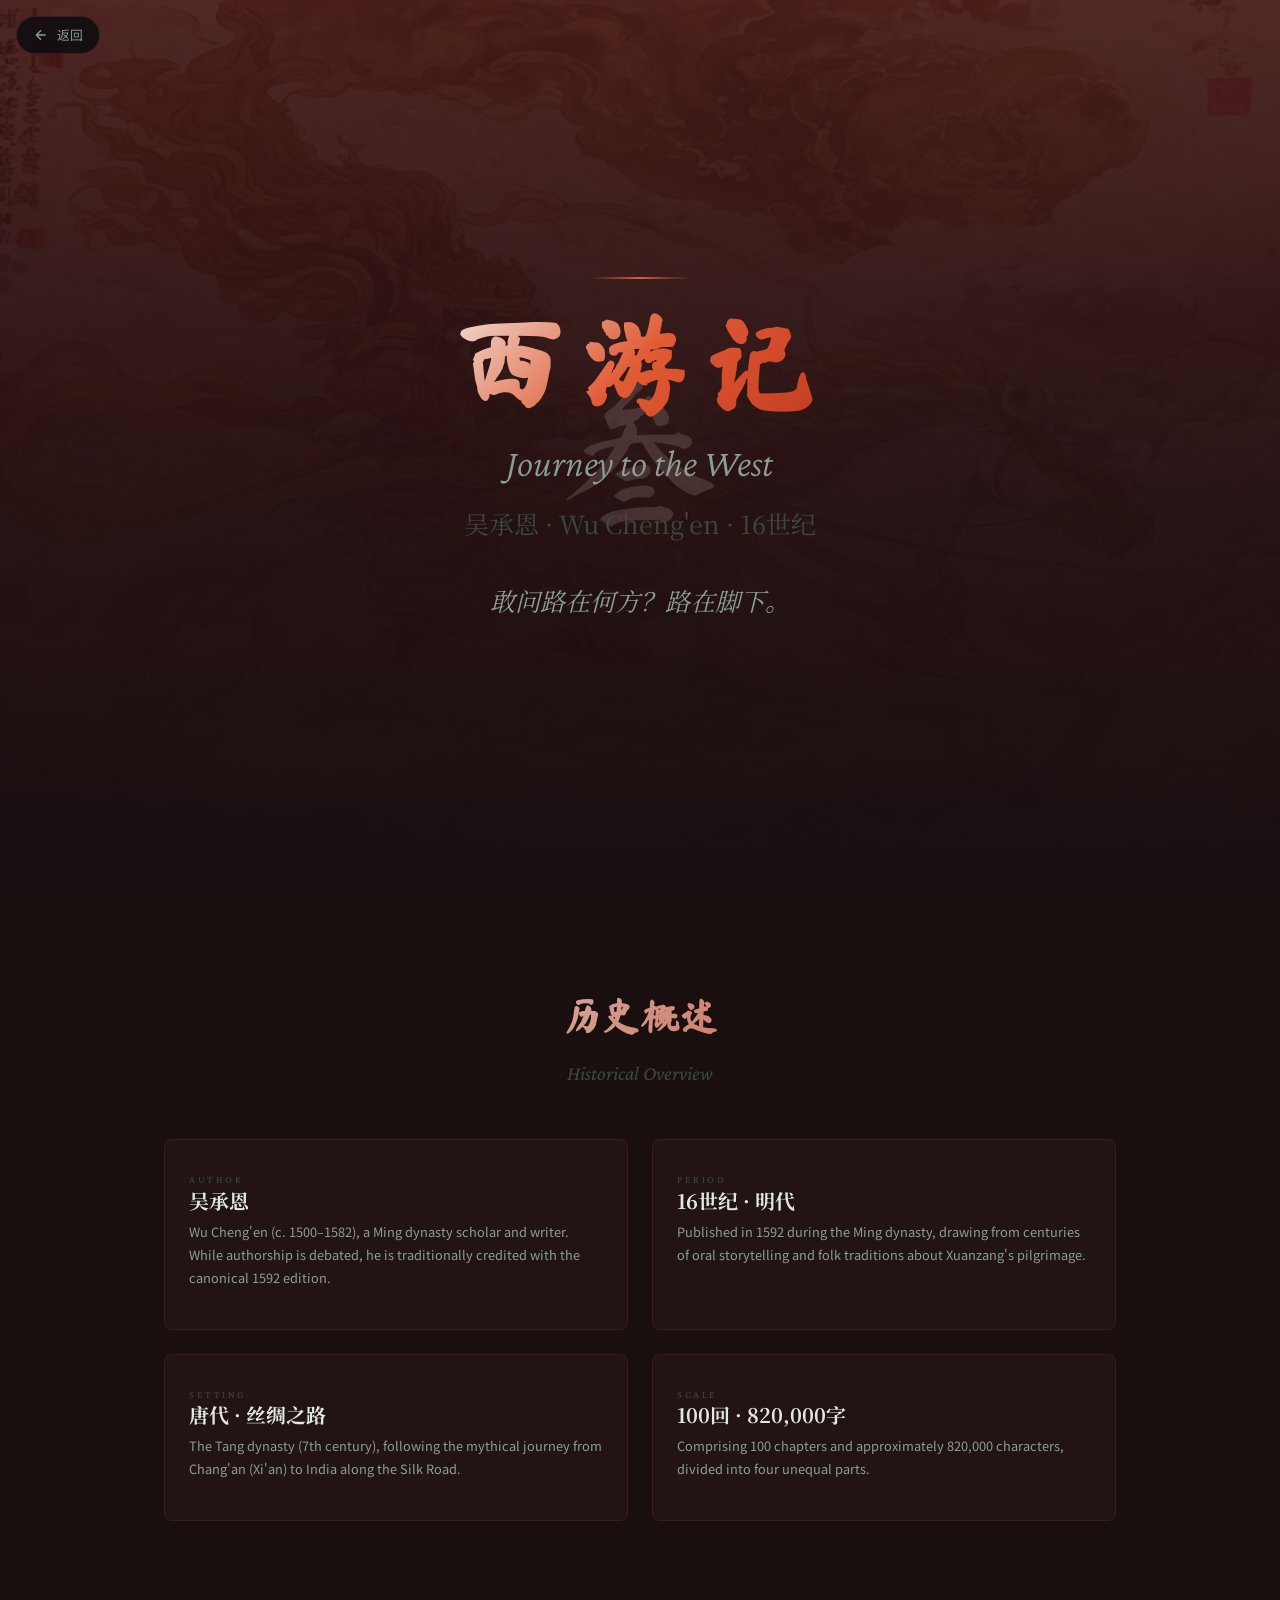
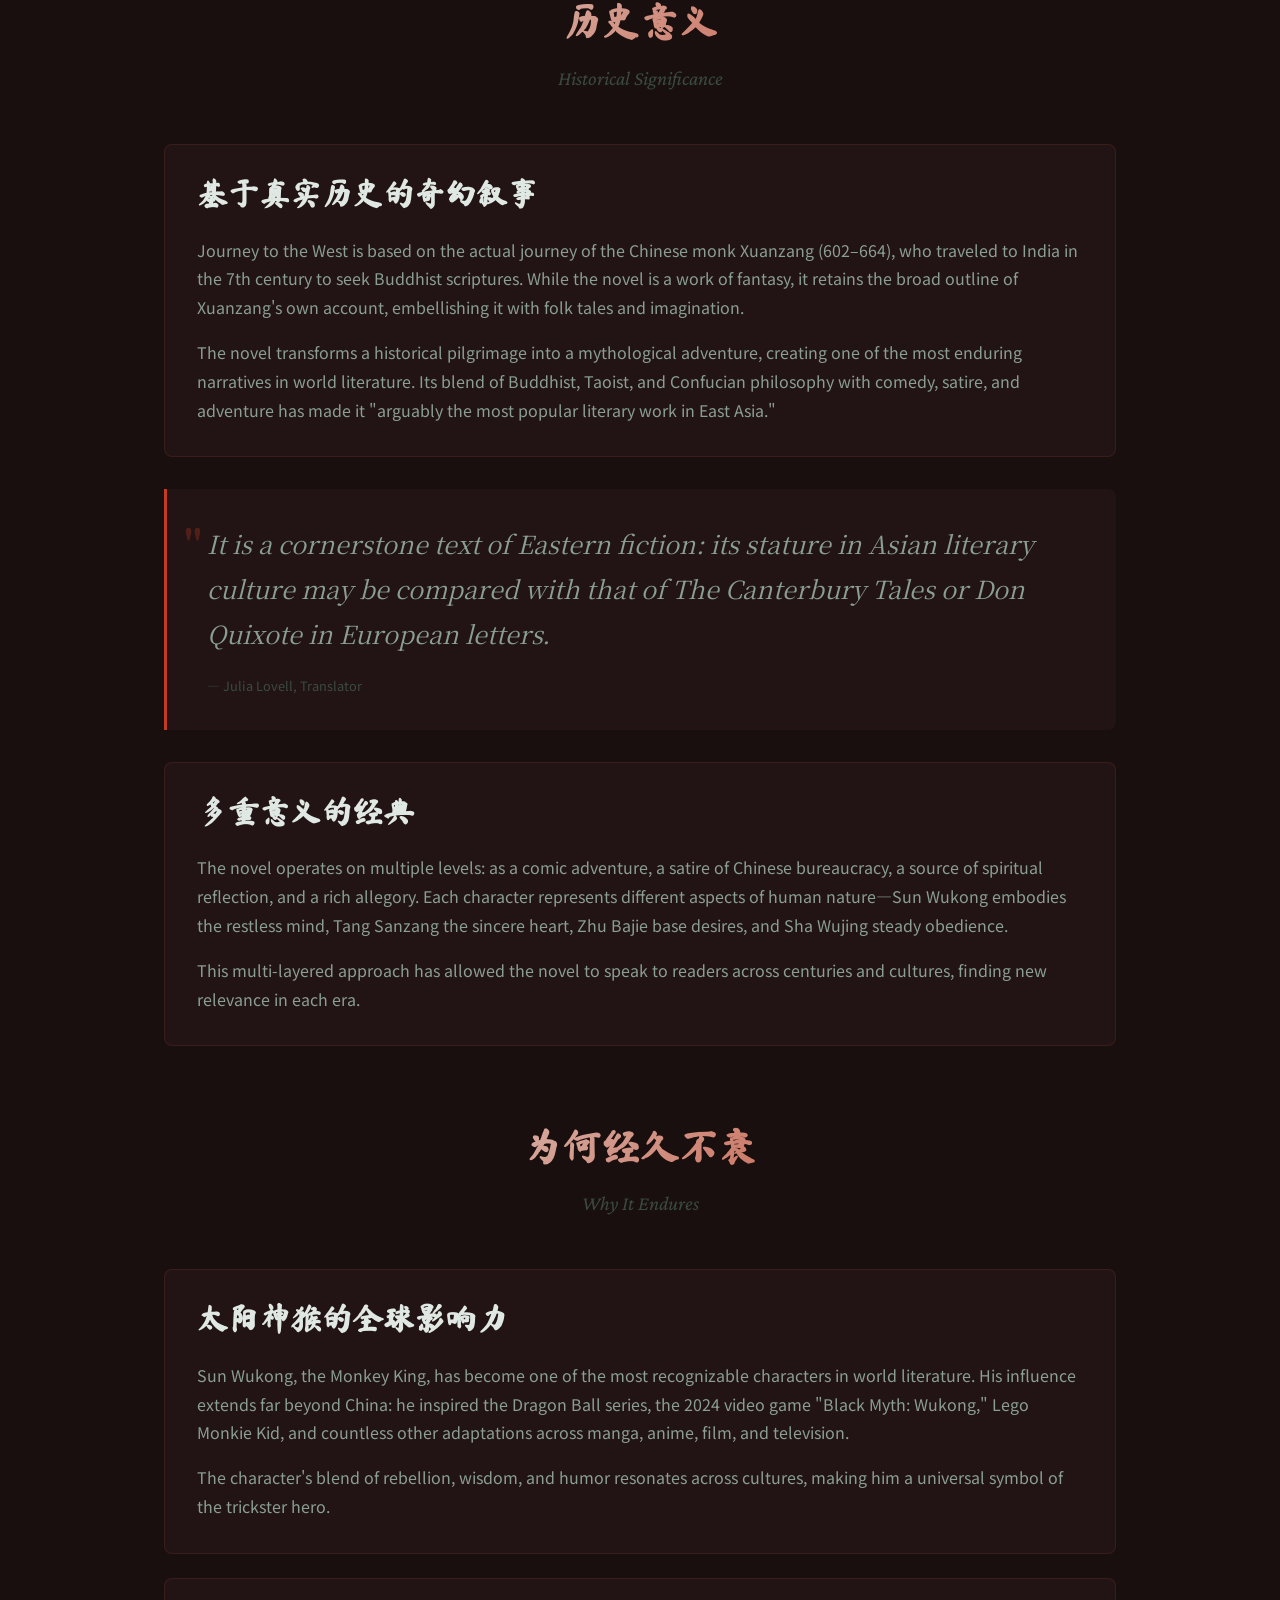
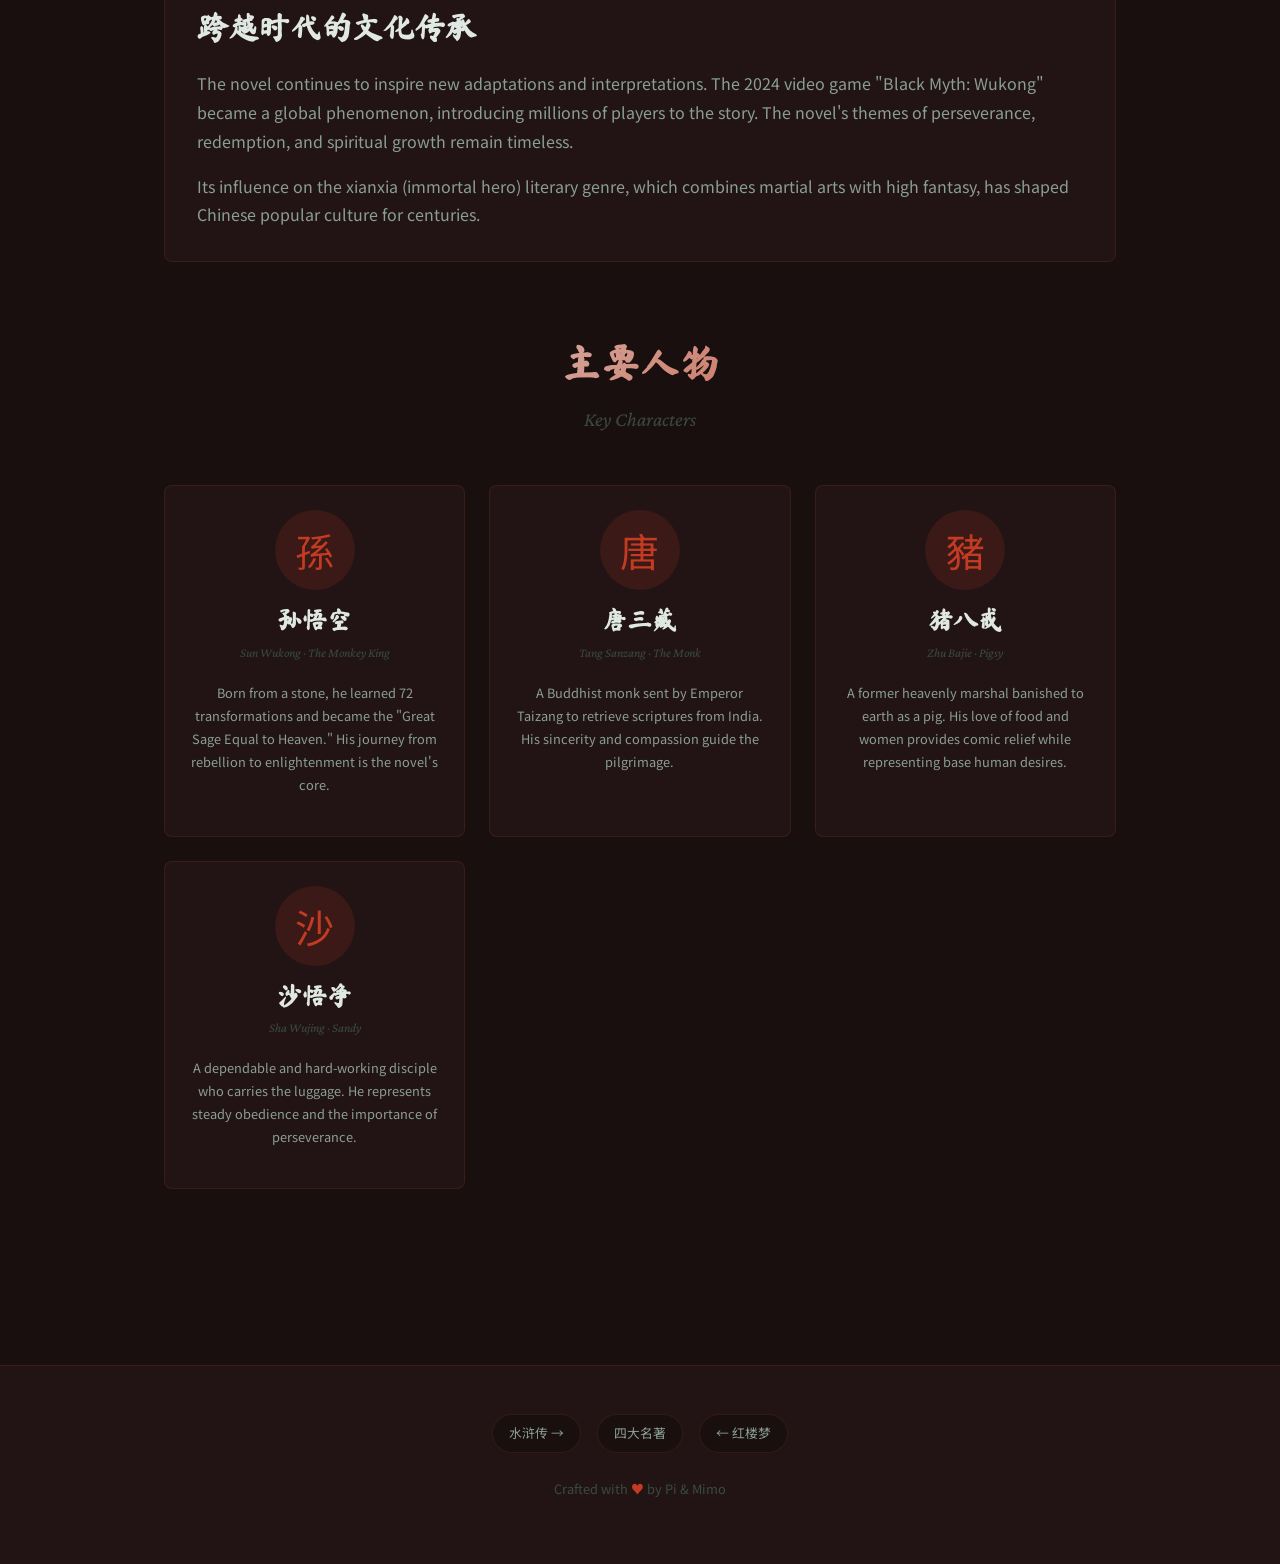
==== commit 2eb696ba: "Remove MIDI audio player MIDI synthesis didn't capture the spirit of the novels. Keeping the visual " ====
--- a/journey-west.html
+++ b/journey-west.html
@@ -16,7 +16,6 @@
     <link rel="stylesheet" href="css/animations.css">
     <link rel="stylesheet" href="css/novel-page.css">
     <link rel="stylesheet" href="css/journey-west.css">
-    <link rel="stylesheet" href="css/audio.css">
 </head>
 <body class="novel-page" data-novel="journey-west">
     <!-- Back Navigation -->
@@ -167,6 +166,5 @@
         <p class="novel-footer-credits">Crafted with <span style="color: var(--novel-accent);">♥</span> by <a href="https://pi.dev" target="_blank" rel="noopener">Pi</a> & <a href="https://mimo.mi.com/" target="_blank" rel="noopener">Mimo</a></p>
     </footer>
     <script src="js/novel-page.js"></script>
-    <script src="js/audio-player.js"></script>
 </body>
 </html>
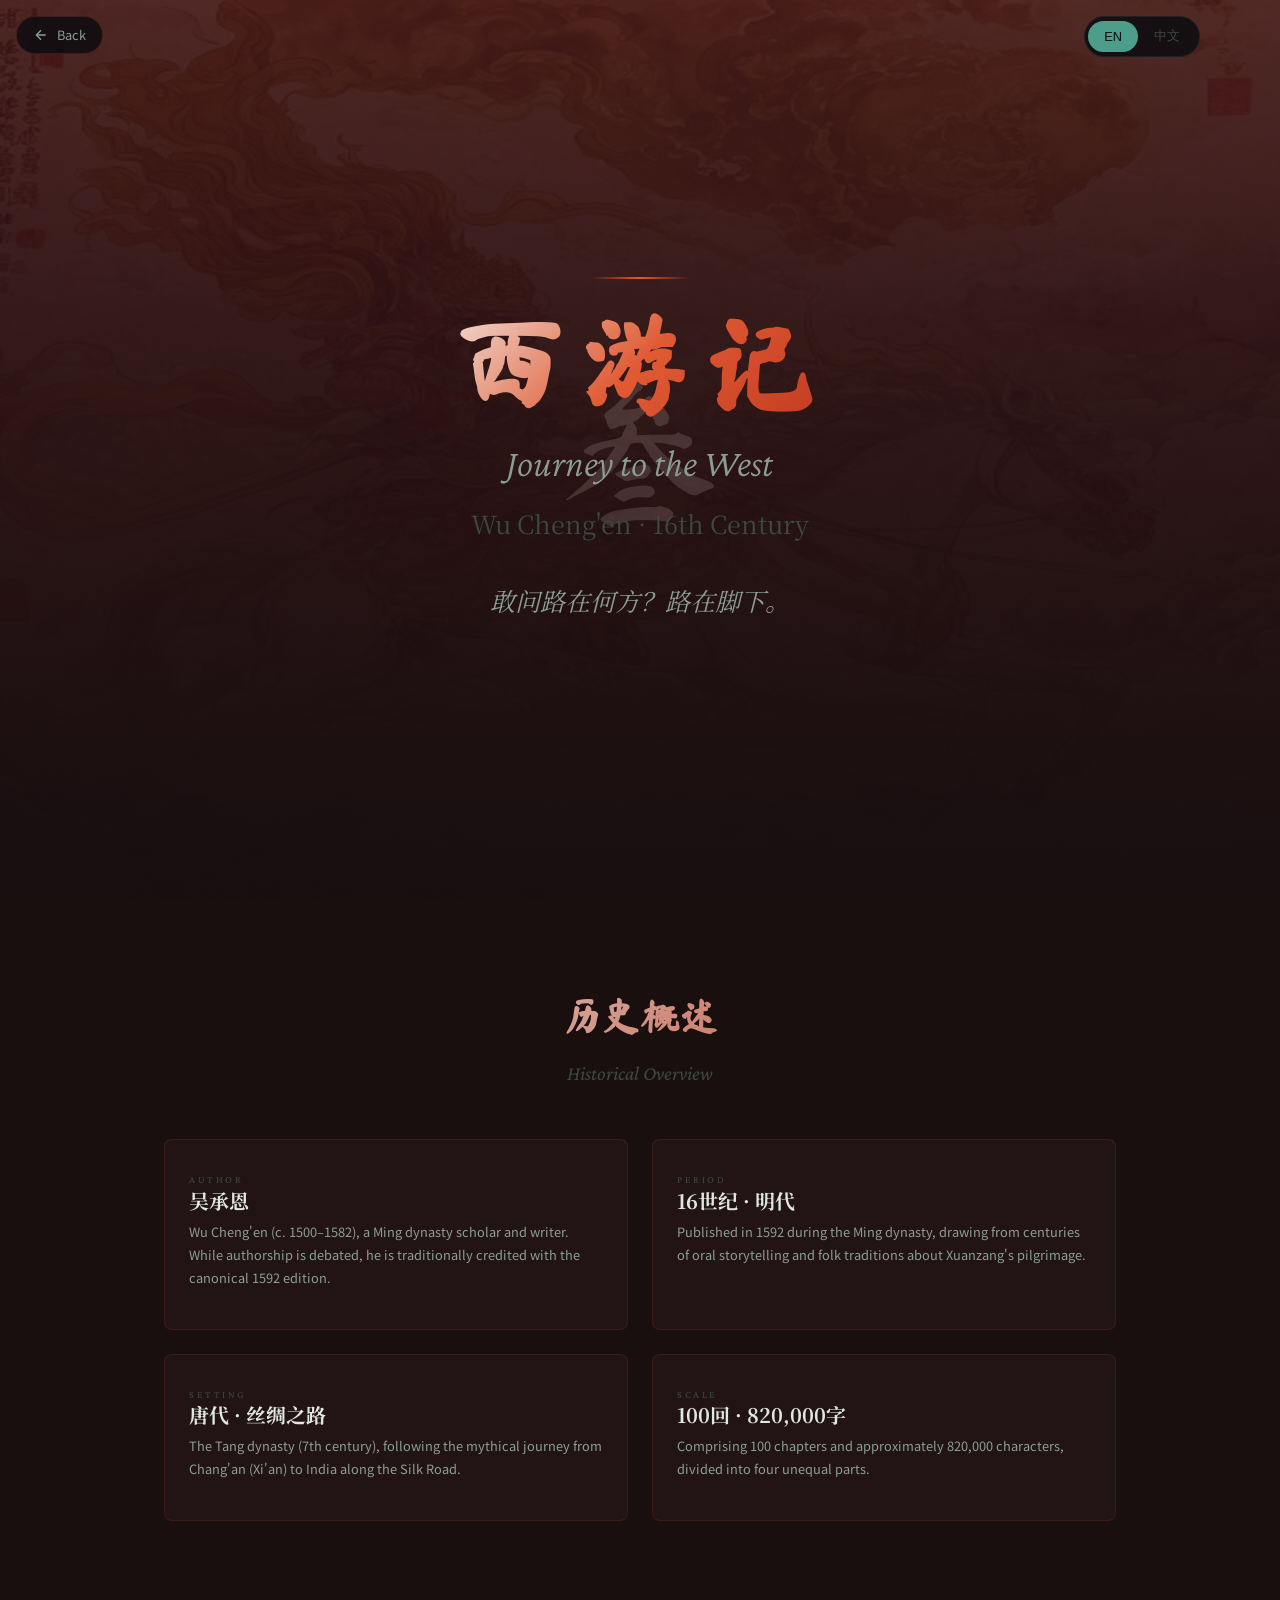
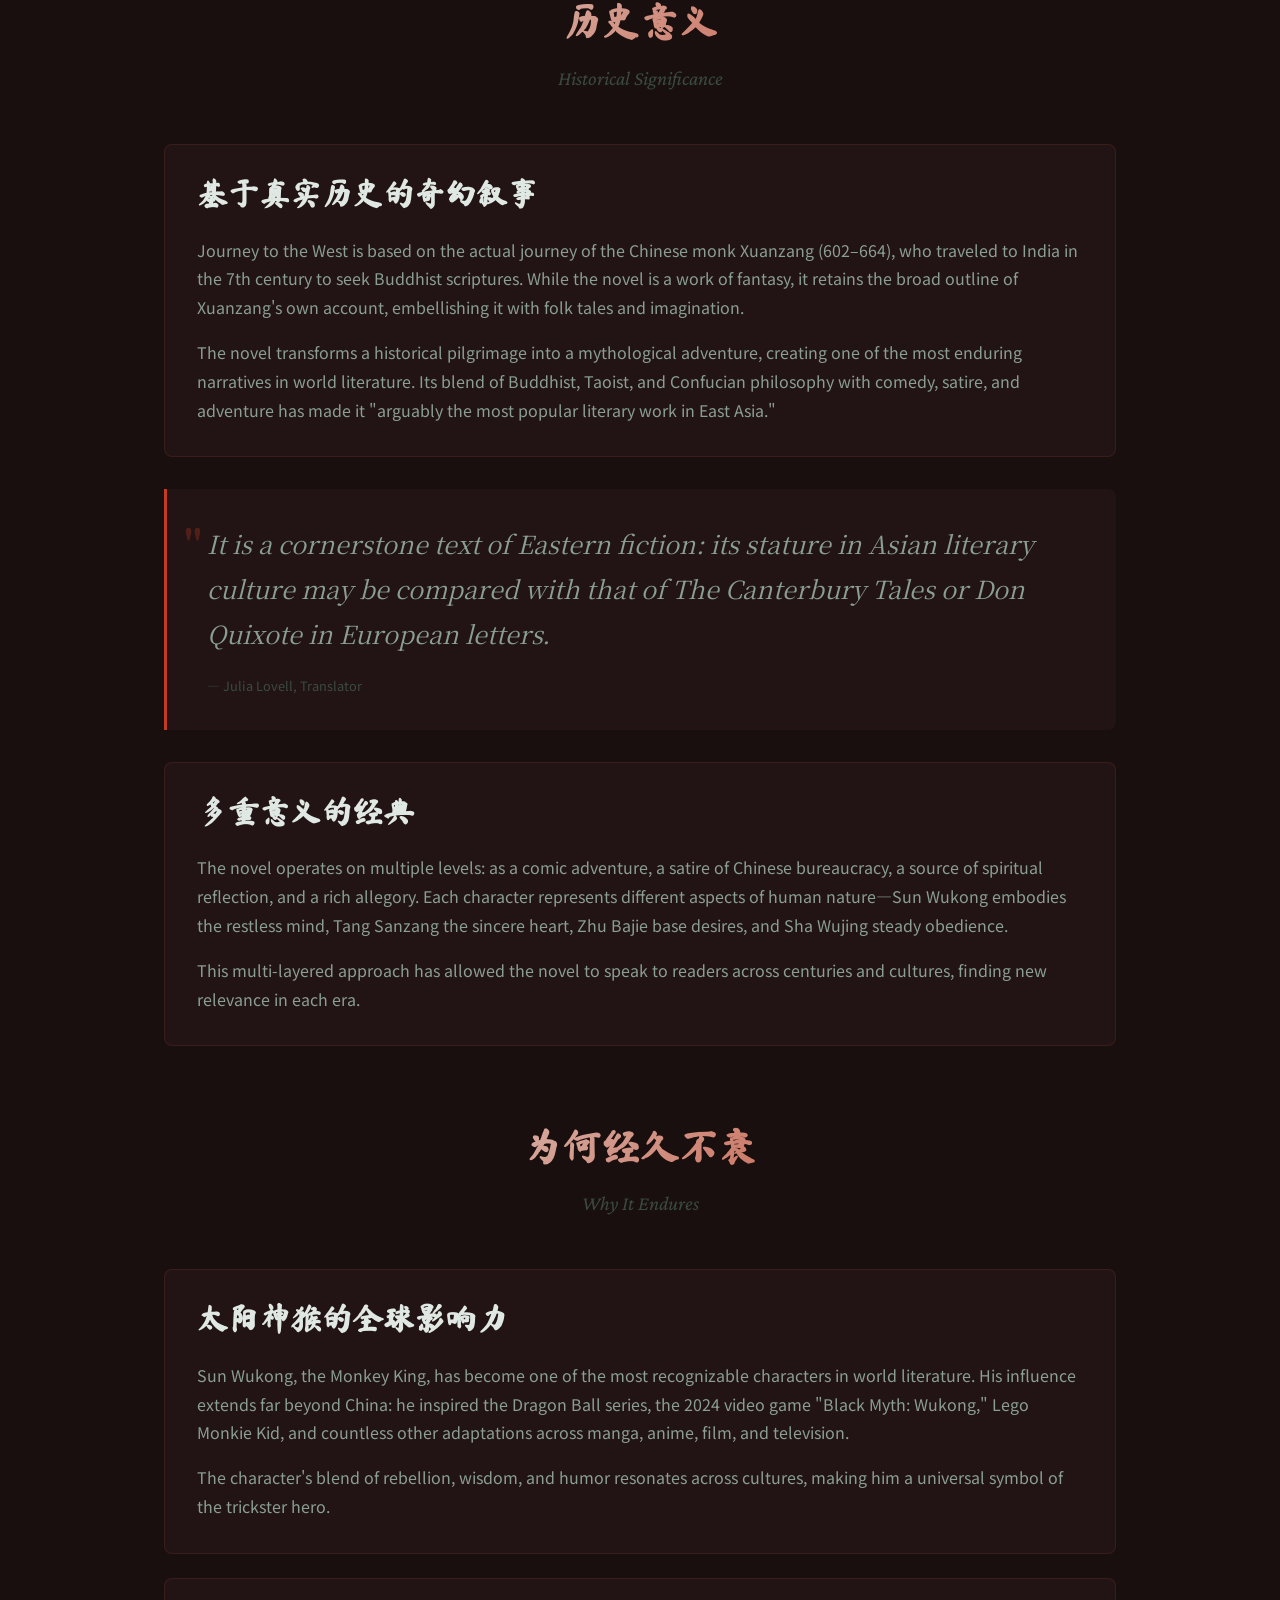
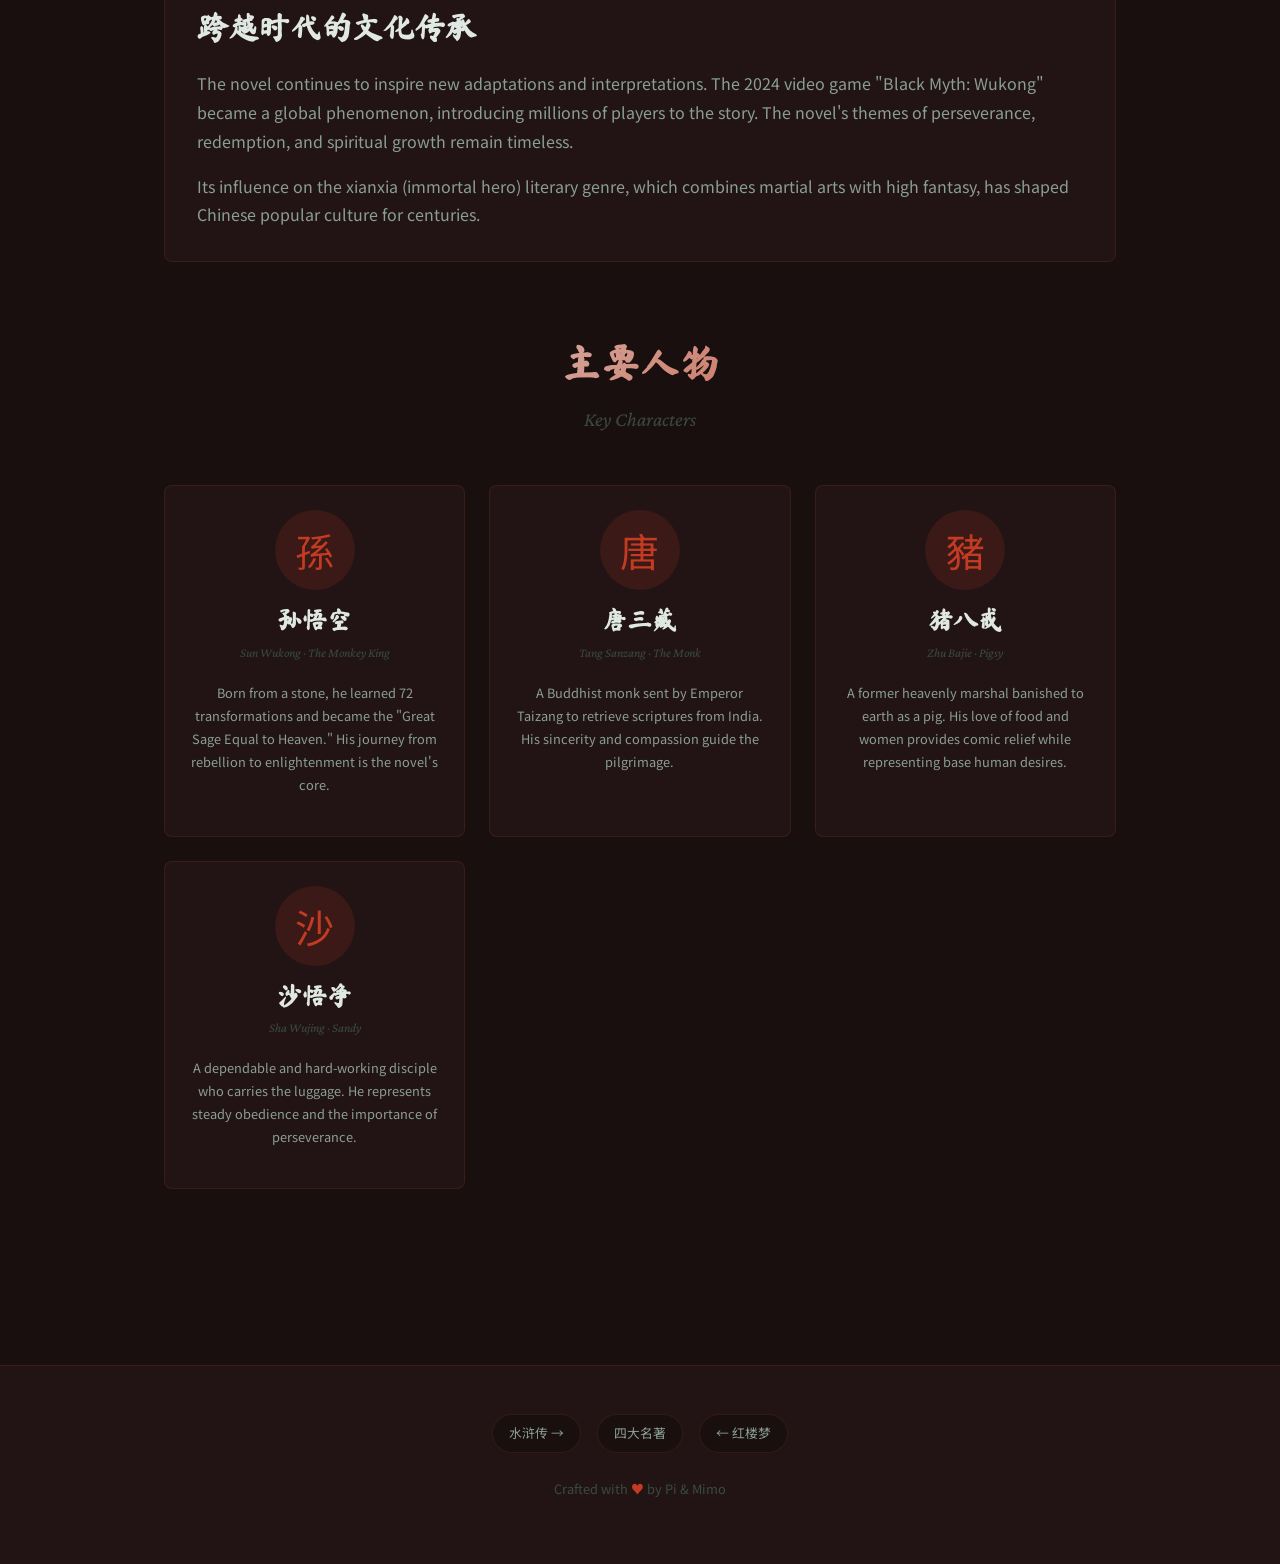
==== commit 08e3ec17: "Add bilingual language toggle (EN/中文) - Language toggle in top-right corner - Switches between Engli" ====
--- a/journey-west.html
+++ b/journey-west.html
@@ -1,5 +1,5 @@
 <!DOCTYPE html>
-<html lang="zh" data-theme="dark">
+<html lang="zh" data-theme="dark" data-lang="en">
 <head>
     <meta charset="UTF-8">
     <meta name="viewport" content="width=device-width, initial-scale=1.0">
@@ -15,6 +15,7 @@
     <link rel="stylesheet" href="css/base.css">
     <link rel="stylesheet" href="css/animations.css">
     <link rel="stylesheet" href="css/novel-page.css">
+    <link rel="stylesheet" href="css/lang-toggle.css">
     <link rel="stylesheet" href="css/journey-west.css">
 </head>
 <body class="novel-page" data-novel="journey-west">
@@ -23,7 +24,8 @@
         <svg viewBox="0 0 24 24" fill="none" stroke="currentColor" stroke-width="2">
             <path d="M19 12H5M12 19l-7-7 7-7"/>
         </svg>
-        返回
+        <span class="en-only">Back</span>
+        <span class="zh-only">返回</span>
     </a>
 
     <!-- Hero Section -->
@@ -36,8 +38,11 @@
         <div class="novel-hero-content">
             <span class="novel-hero-accent"></span>
             <h1 class="novel-hero-zh">西游记</h1>
-            <h2 class="novel-hero-en">Journey to the West</h2>
-            <p class="novel-hero-author">吴承恩 · Wu Cheng'en · 16世纪</p>
+            <h2 class="novel-hero-en en-only">Journey to the West</h2>
+            <p class="novel-hero-author">
+                <span class="en-only">Wu Cheng'en · 16th Century</span>
+                <span class="zh-only">吴承恩 · 明代</span>
+            </p>
             <p class="novel-hero-quote">敢问路在何方？路在脚下。</p>
         </div>
     </section>
@@ -166,5 +171,6 @@
         <p class="novel-footer-credits">Crafted with <span style="color: var(--novel-accent);">♥</span> by <a href="https://pi.dev" target="_blank" rel="noopener">Pi</a> & <a href="https://mimo.mi.com/" target="_blank" rel="noopener">Mimo</a></p>
     </footer>
     <script src="js/novel-page.js"></script>
+    <script src="js/lang-toggle.js"></script>
 </body>
 </html>
--- a/css/lang-toggle.css
+++ b/css/lang-toggle.css
@@ -0,0 +1,146 @@
+/* ========================================
+   四大名著 · Language Toggle Styles
+   ======================================== */
+
+/* Language Toggle Button */
+.lang-toggle {
+  position: fixed;
+  top: var(--space-4);
+  right: var(--space-20);
+  z-index: 1001;
+  display: flex;
+  align-items: center;
+  gap: 0;
+  background: rgba(8, 10, 16, 0.8);
+  backdrop-filter: blur(12px);
+  border: 1px solid var(--border);
+  border-radius: var(--radius-full);
+  padding: 3px;
+}
+
+.lang-option {
+  padding: var(--space-2) var(--space-4);
+  font-size: var(--text-sm);
+  border: none;
+  border-radius: var(--radius-full);
+  cursor: pointer;
+  transition: all var(--duration-fast) var(--ease-default);
+  background: transparent;
+  color: var(--text-muted);
+}
+
+.lang-option:hover {
+  color: var(--text-secondary);
+}
+
+.lang-option.active {
+  background: var(--accent);
+  color: var(--bg-deep);
+  font-weight: var(--weight-medium);
+}
+
+/* Language-specific content visibility */
+[data-lang="en"] .zh-only {
+  display: none !important;
+}
+
+[data-lang="zh"] .en-only {
+  display: none !important;
+}
+
+/* Inline bilingual elements */
+.bilingual {
+  position: relative;
+}
+
+.bilingual .zh {
+  display: none;
+}
+
+[data-lang="zh"] .bilingual .en {
+  display: none;
+}
+
+[data-lang="zh"] .bilingual .zh {
+  display: inline;
+}
+
+/* Hero bilingual titles */
+.hero-title .title-zh {
+  display: block;
+}
+
+.hero-title .title-en {
+  display: block;
+}
+
+[data-lang="zh"] .hero-title .title-en {
+  display: none;
+}
+
+[data-lang="zh"] .hero-title .title-zh {
+  font-size: clamp(4rem, 10vw, 6rem);
+}
+
+/* Section bilingual headers */
+.section-title {
+  position: relative;
+}
+
+/* Novel card bilingual content */
+.novel-card .card-title-zh {
+  display: block;
+}
+
+.novel-card .card-title-en {
+  display: block;
+}
+
+[data-lang="zh"] .novel-card .card-title-en {
+  display: none;
+}
+
+[data-lang="zh"] .novel-card .card-title-zh {
+  font-size: var(--text-3xl);
+}
+
+/* Novel page bilingual hero */
+.novel-hero-zh,
+.novel-hero-en {
+  display: block;
+}
+
+[data-lang="zh"] .novel-hero-en {
+  display: none;
+}
+
+[data-lang="zh"] .novel-hero-zh {
+  font-size: clamp(5rem, 12vw, 8rem);
+}
+
+/* Responsive adjustments */
+@media (max-width: 768px) {
+  .lang-toggle {
+    right: var(--space-4);
+    top: auto;
+    bottom: var(--space-20);
+  }
+  
+  .lang-option {
+    padding: var(--space-2) var(--space-3);
+    font-size: var(--text-xs);
+  }
+}
+
+/* Novel page language toggle positioning */
+.novel-page .lang-toggle {
+  top: var(--space-4);
+  right: var(--space-20);
+}
+
+@media (max-width: 768px) {
+  .novel-page .lang-toggle {
+    right: var(--space-4);
+    bottom: calc(var(--space-20) + 60px);
+  }
+}
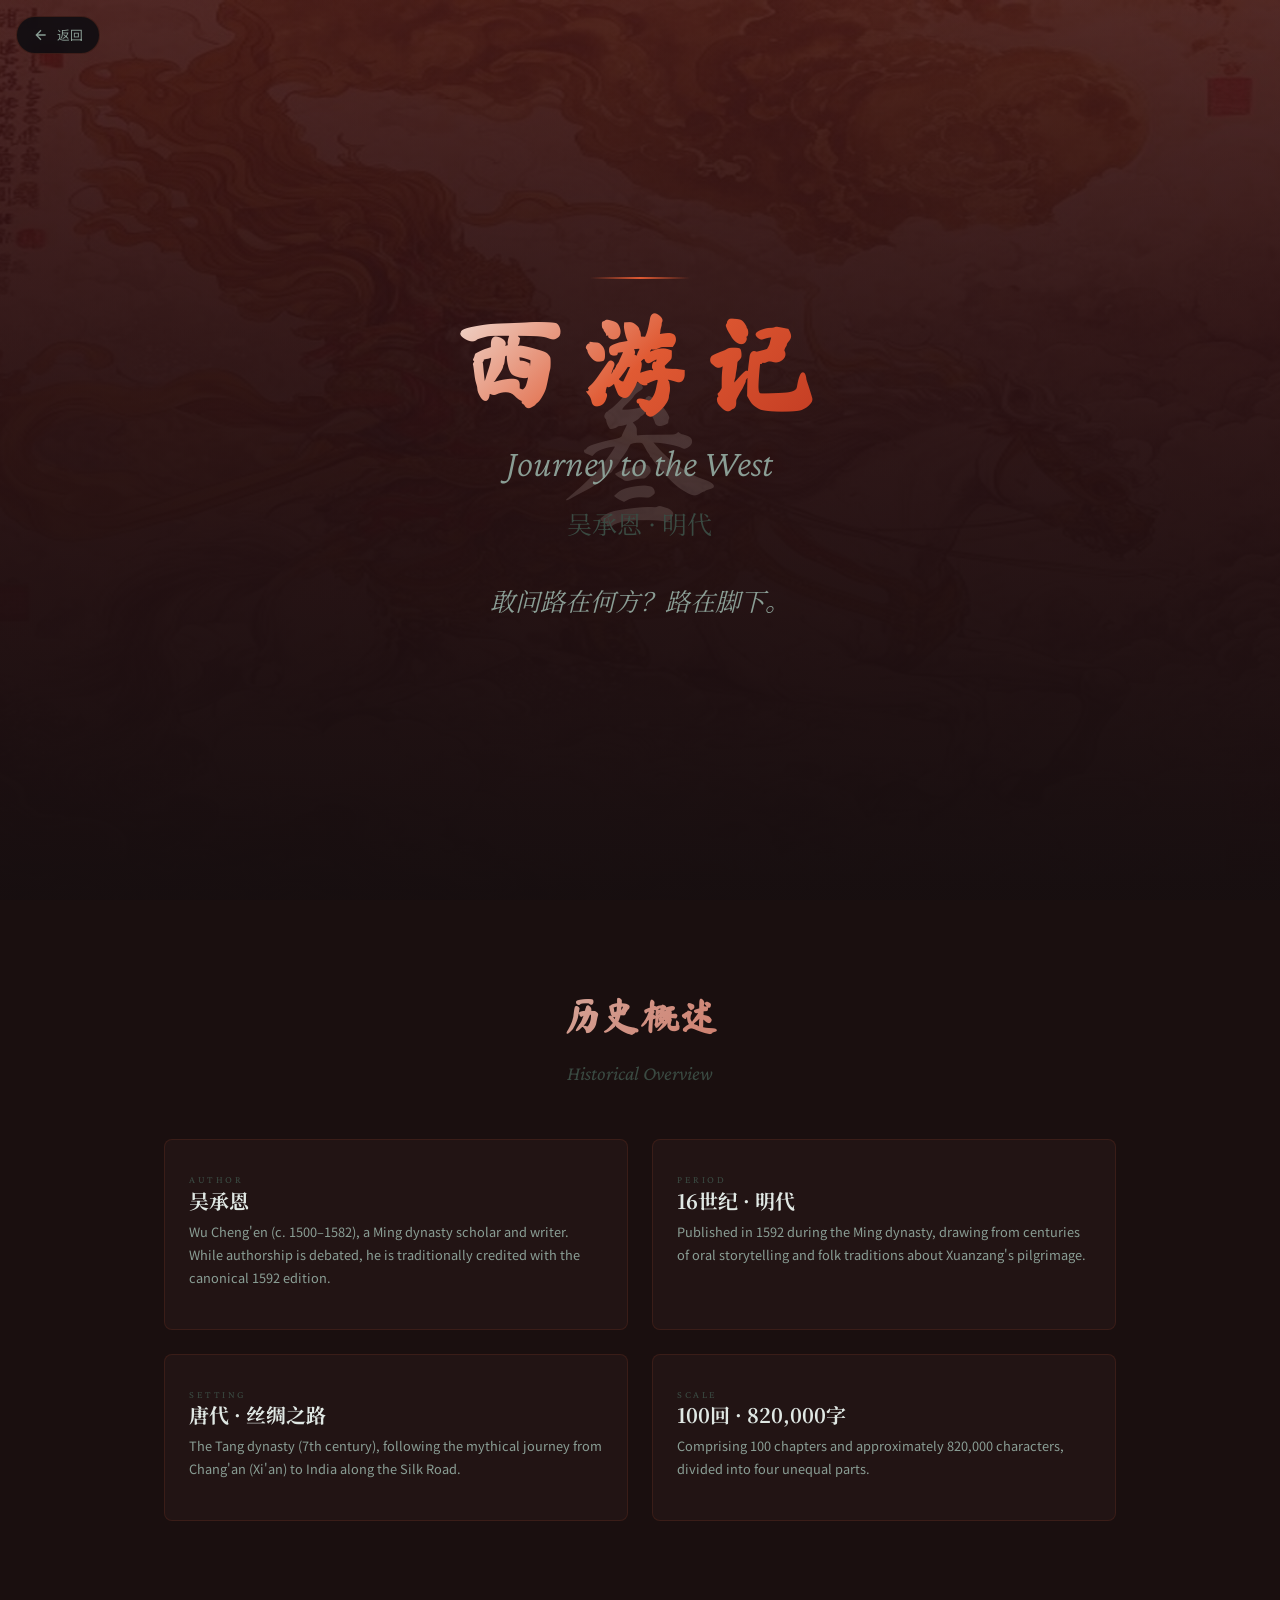
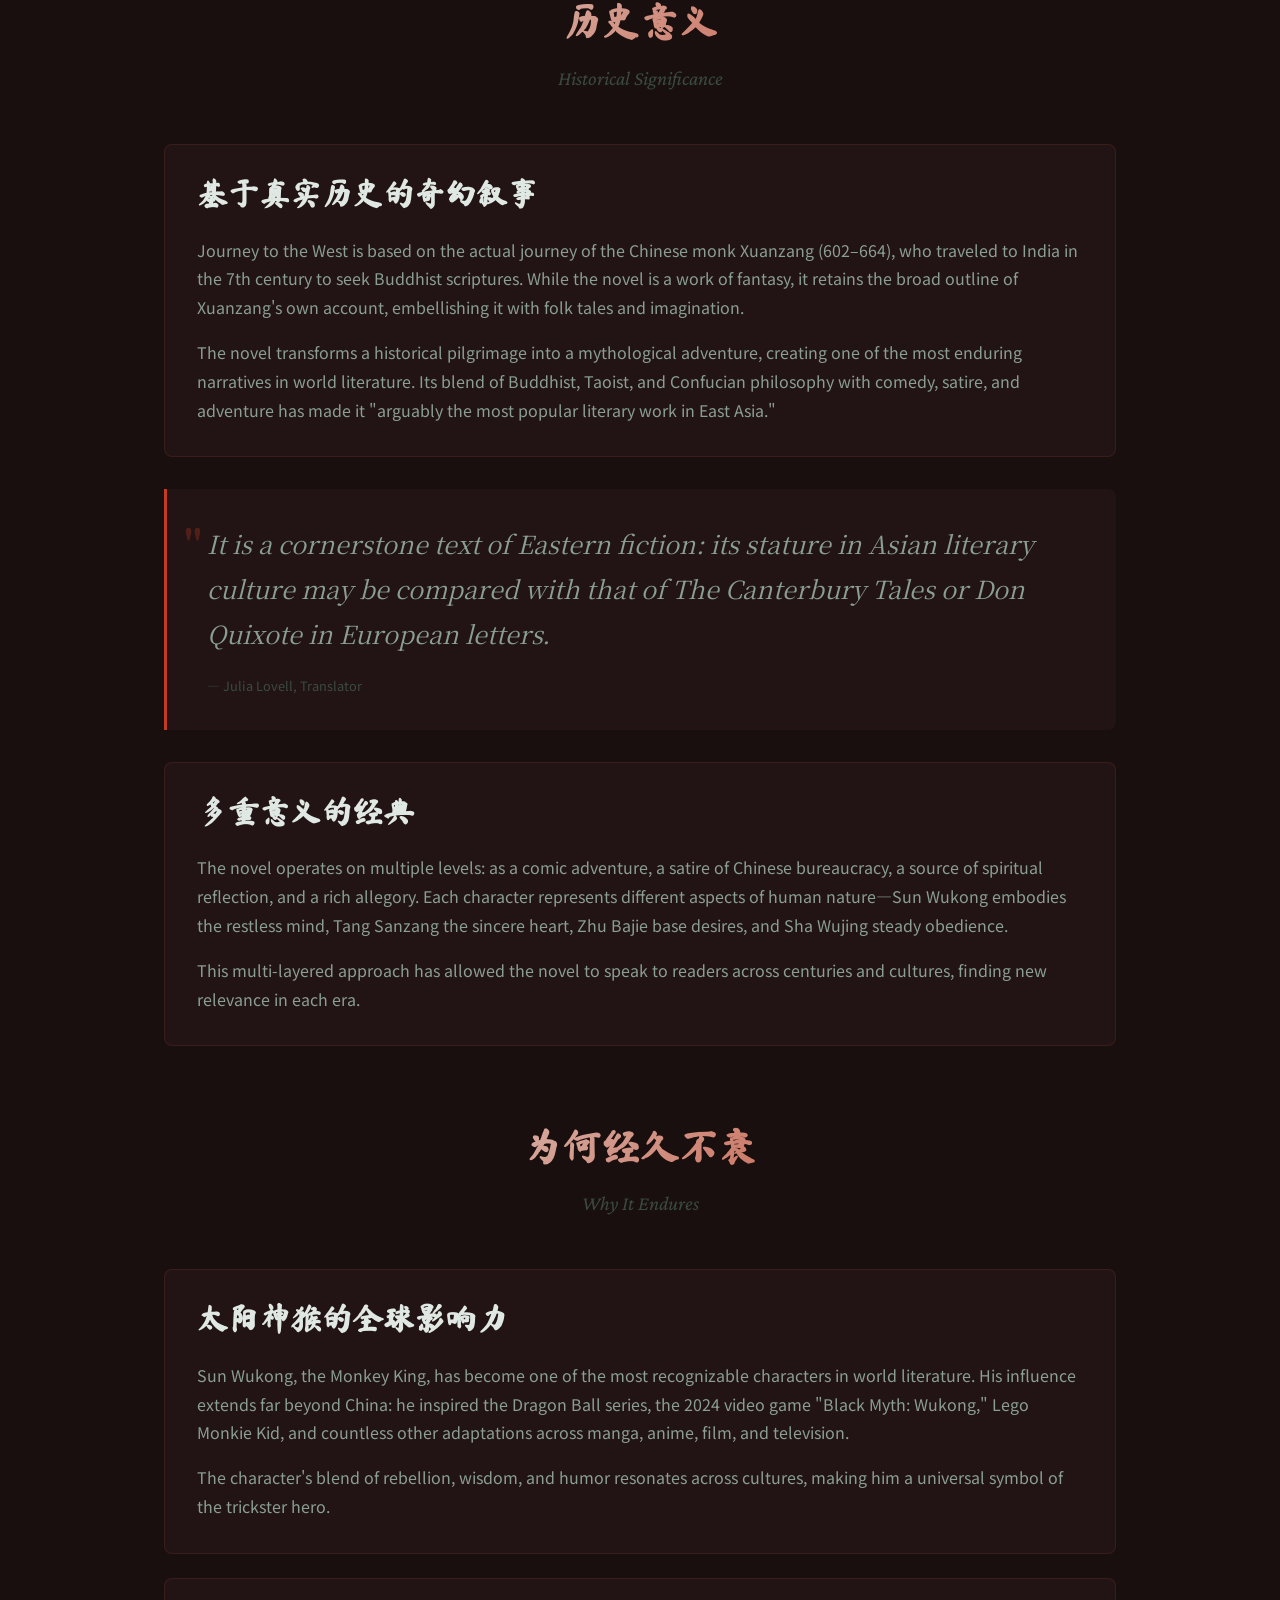
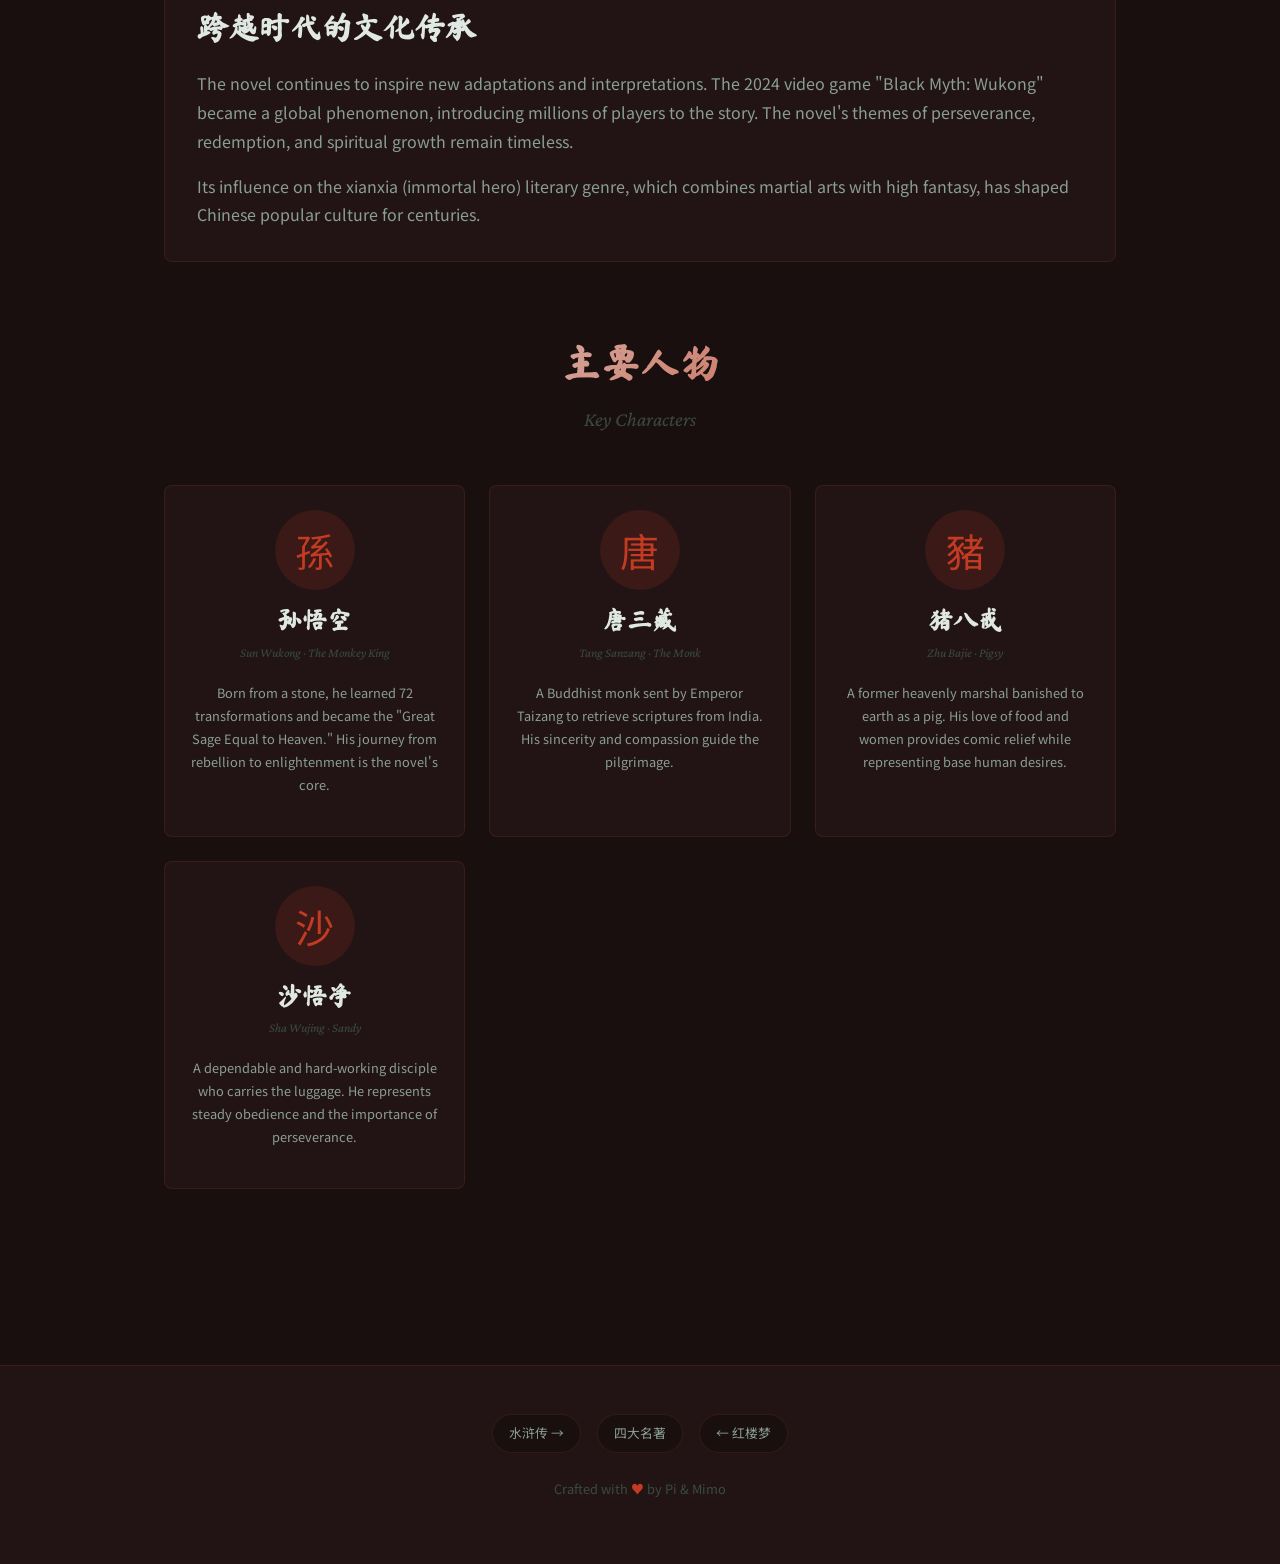
==== commit aab9378d: "Remove language toggle from story pages Toggle now only appears on landing page. Story pages remain " ====
--- a/journey-west.html
+++ b/journey-west.html
@@ -1,5 +1,5 @@
 <!DOCTYPE html>
-<html lang="zh" data-theme="dark" data-lang="en">
+<html lang="zh" data-theme="dark">
 <head>
     <meta charset="UTF-8">
     <meta name="viewport" content="width=device-width, initial-scale=1.0">
@@ -15,7 +15,6 @@
     <link rel="stylesheet" href="css/base.css">
     <link rel="stylesheet" href="css/animations.css">
     <link rel="stylesheet" href="css/novel-page.css">
-    <link rel="stylesheet" href="css/lang-toggle.css">
     <link rel="stylesheet" href="css/journey-west.css">
 </head>
 <body class="novel-page" data-novel="journey-west">
@@ -24,8 +23,7 @@
         <svg viewBox="0 0 24 24" fill="none" stroke="currentColor" stroke-width="2">
             <path d="M19 12H5M12 19l-7-7 7-7"/>
         </svg>
-        <span class="en-only">Back</span>
-        <span class="zh-only">返回</span>
+        返回
     </a>
 
     <!-- Hero Section -->
@@ -38,10 +36,10 @@
         <div class="novel-hero-content">
             <span class="novel-hero-accent"></span>
             <h1 class="novel-hero-zh">西游记</h1>
-            <h2 class="novel-hero-en en-only">Journey to the West</h2>
+            <h2 class="novel-hero-en">Journey to the West</h2>
             <p class="novel-hero-author">
-                <span class="en-only">Wu Cheng'en · 16th Century</span>
-                <span class="zh-only">吴承恩 · 明代</span>
+                
+                吴承恩 · 明代
             </p>
             <p class="novel-hero-quote">敢问路在何方？路在脚下。</p>
         </div>
@@ -171,6 +169,5 @@
         <p class="novel-footer-credits">Crafted with <span style="color: var(--novel-accent);">♥</span> by <a href="https://pi.dev" target="_blank" rel="noopener">Pi</a> & <a href="https://mimo.mi.com/" target="_blank" rel="noopener">Mimo</a></p>
     </footer>
     <script src="js/novel-page.js"></script>
-    <script src="js/lang-toggle.js"></script>
 </body>
 </html>
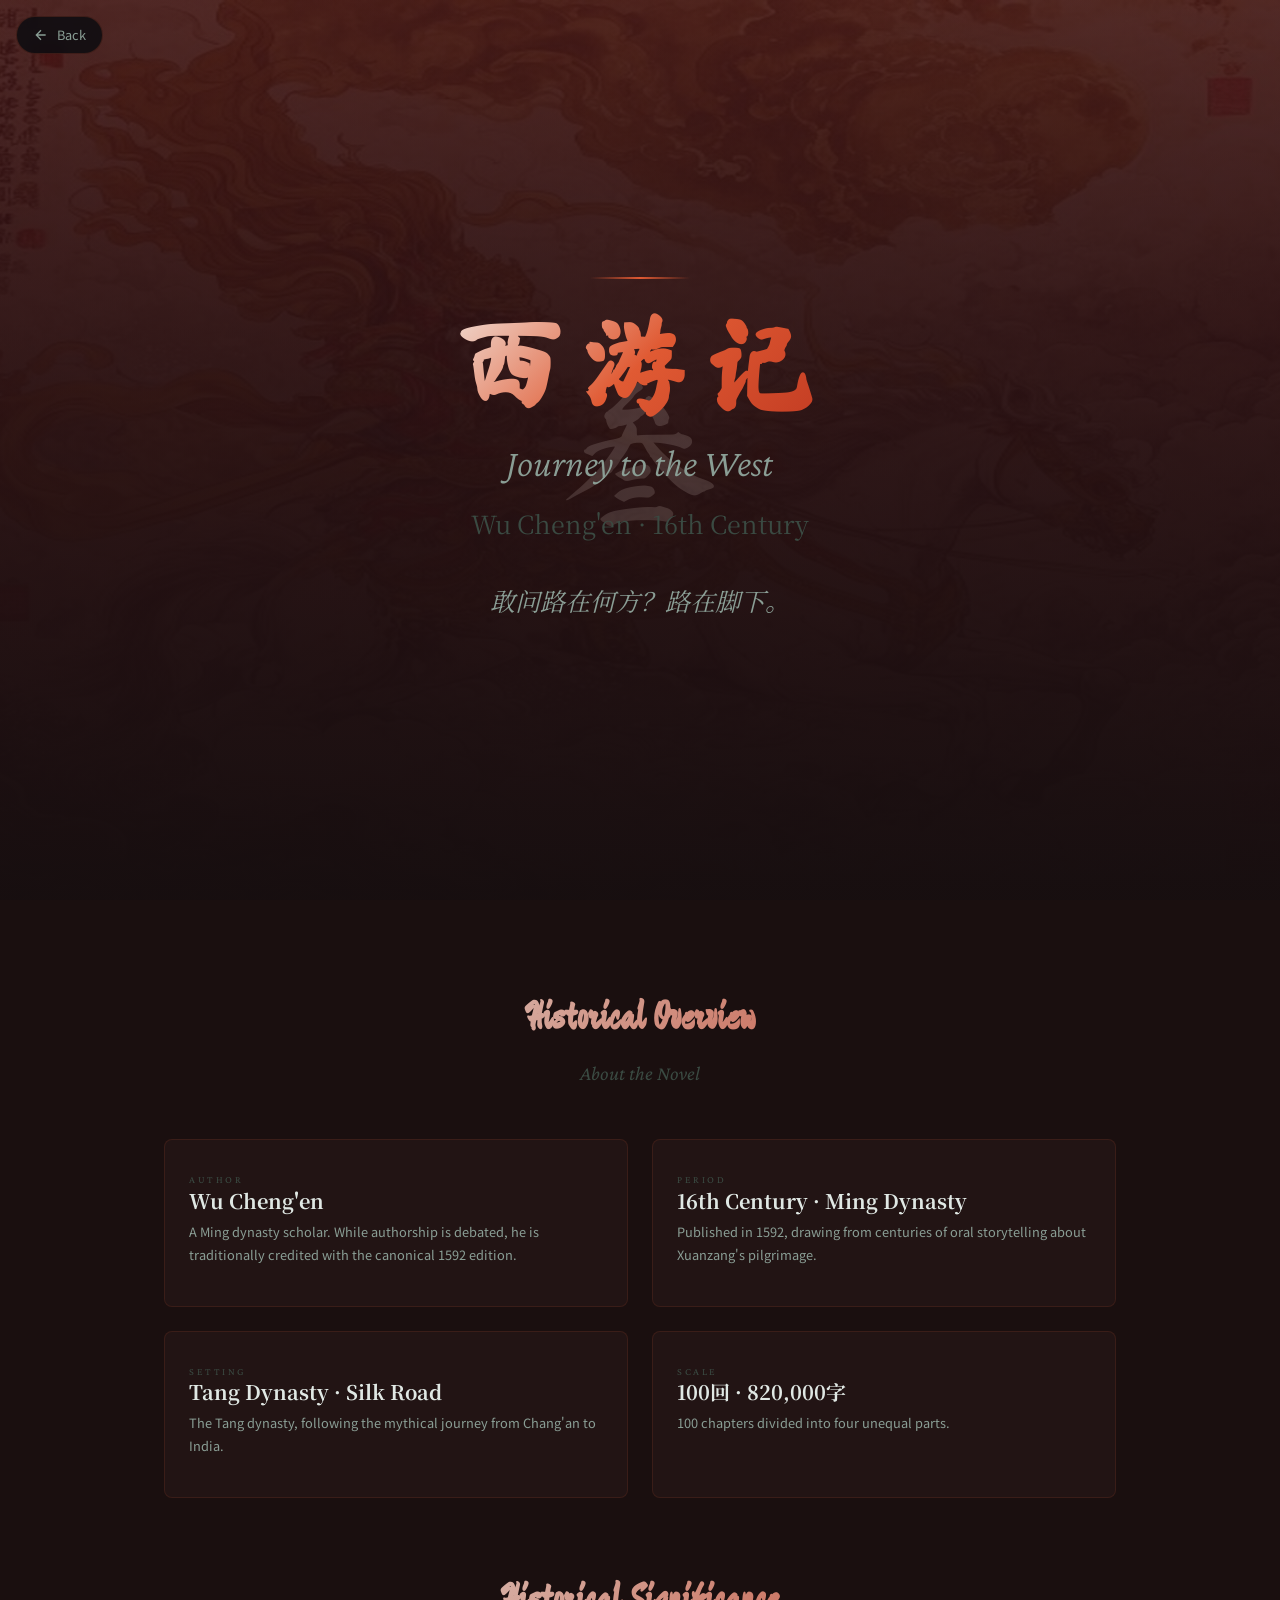
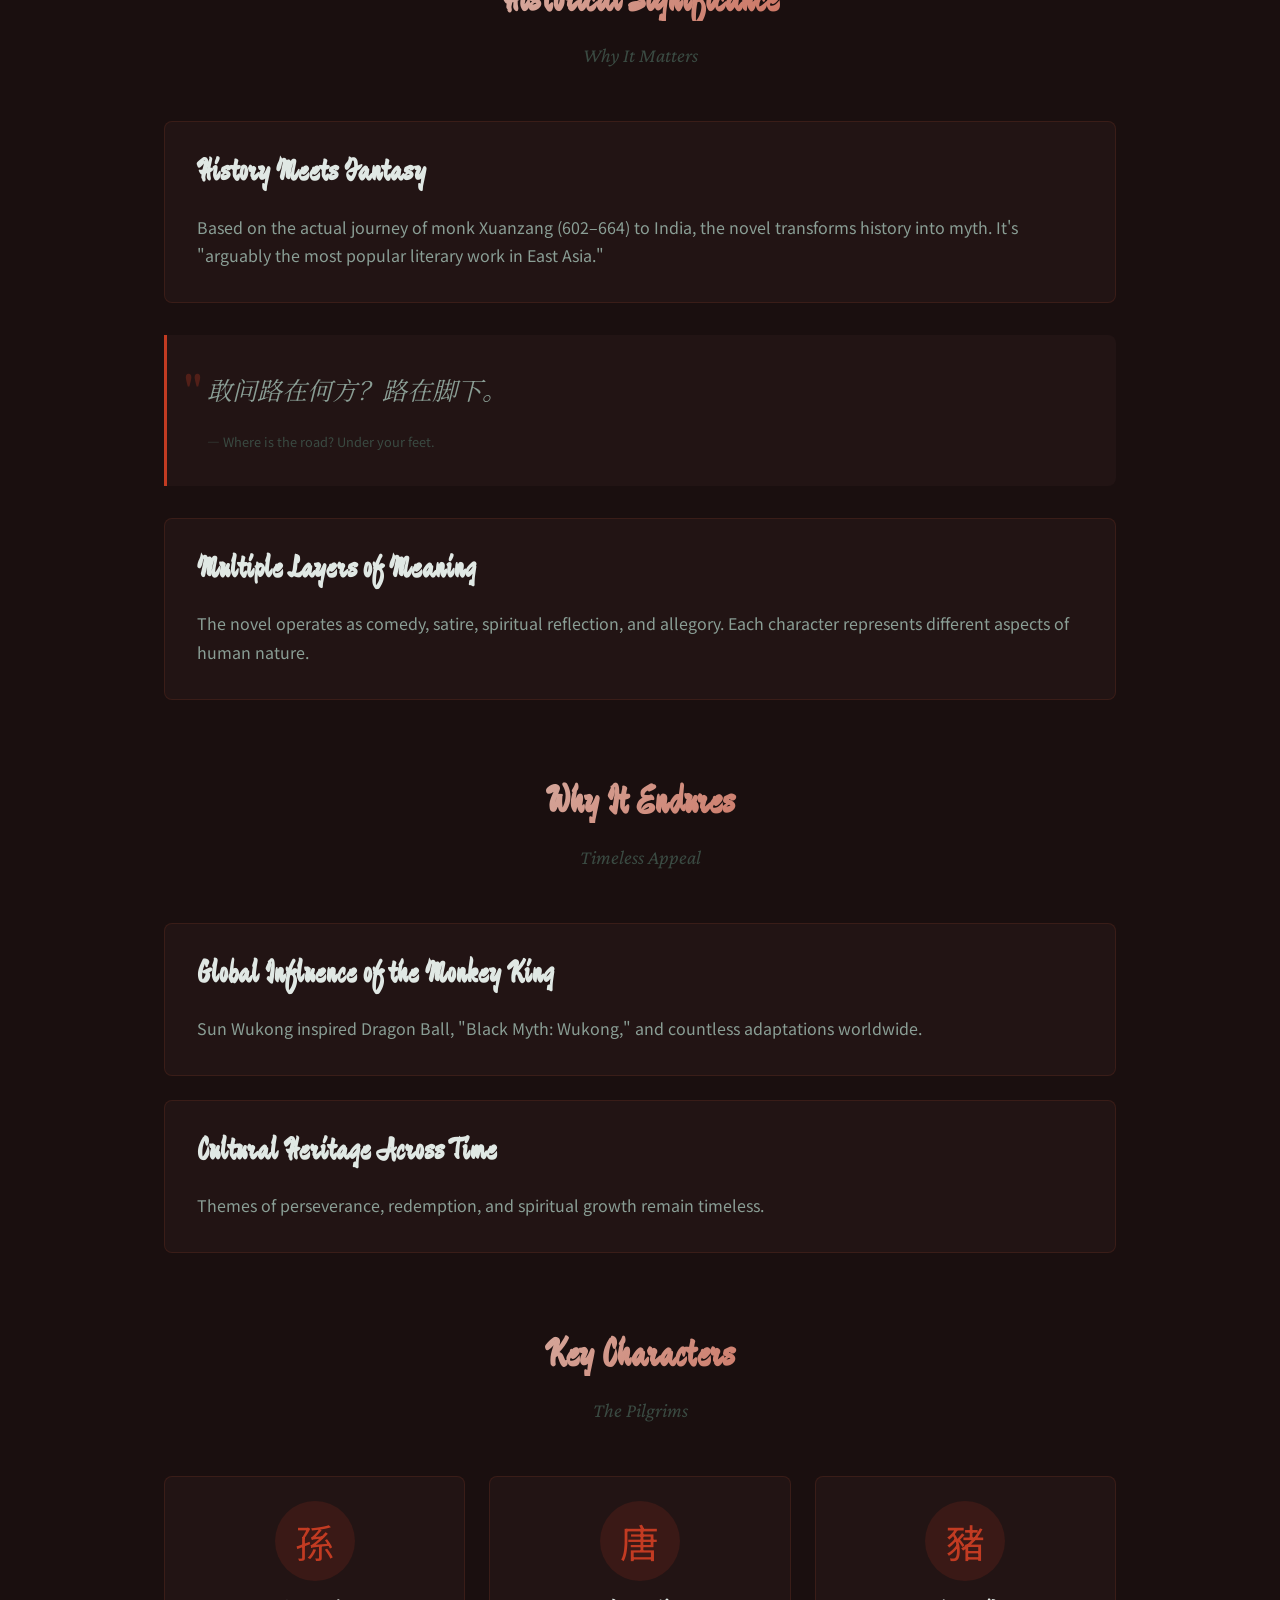
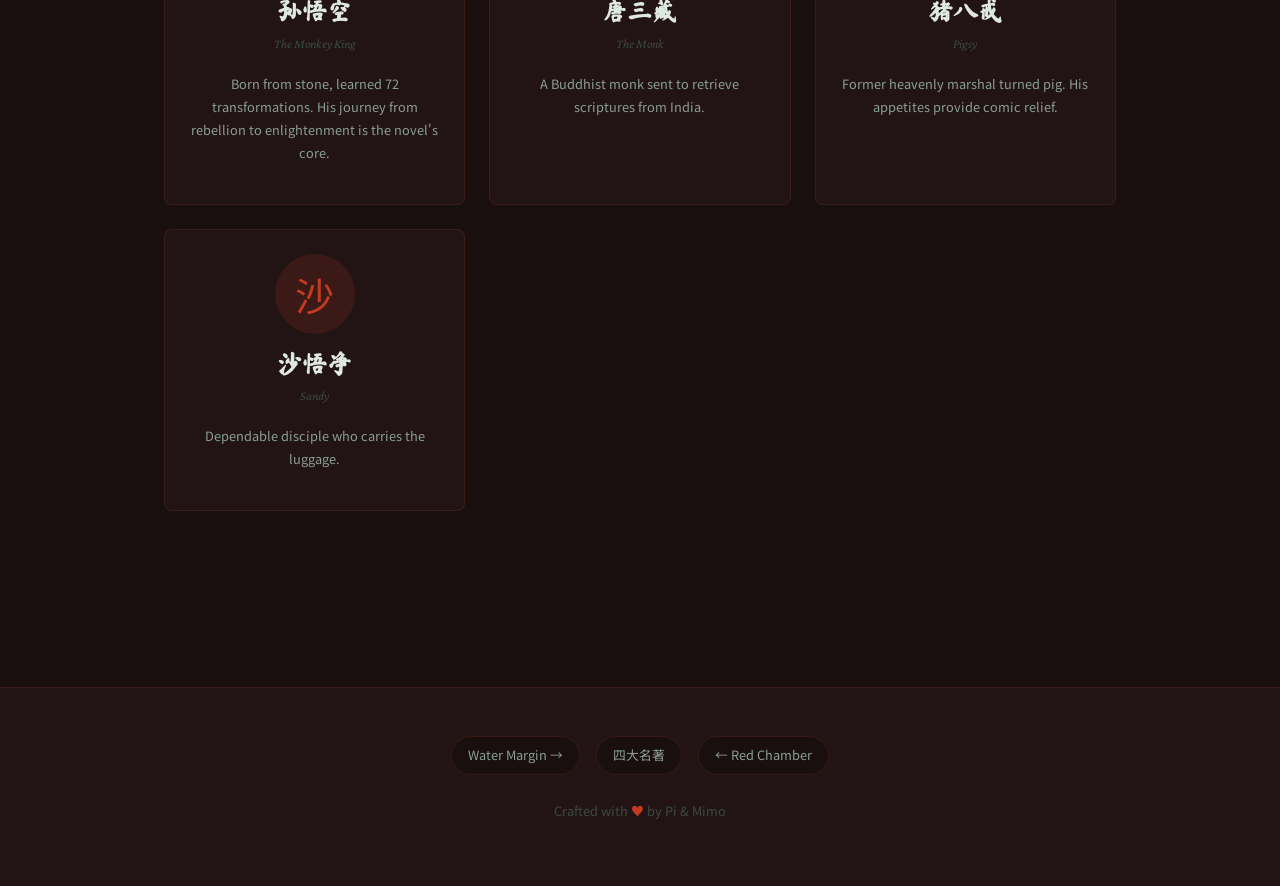
==== commit 64bb266a: "Restore full bilingual content to all story pages All four story pages now have complete Chinese tra" ====
--- a/journey-west.html
+++ b/journey-west.html
@@ -4,170 +4,150 @@
     <meta charset="UTF-8">
     <meta name="viewport" content="width=device-width, initial-scale=1.0">
     <title>西游记 · Journey to the West</title>
-    
-    <!-- Fonts -->
     <link rel="preconnect" href="https://fonts.googleapis.com">
     <link rel="preconnect" href="https://fonts.gstatic.com" crossorigin>
     <link href="https://fonts.googleapis.com/css2?family=Ma+Shan+Zheng&family=Noto+Serif+SC:wght@300;400;600;700&family=Noto+Sans+SC:wght@300;400;500;700&family=Crimson+Pro:ital,wght@0,300;0,400;0,600;1,300;1,400&display=swap" rel="stylesheet">
-    
-    <!-- Styles -->
     <link rel="stylesheet" href="css/variables.css">
     <link rel="stylesheet" href="css/base.css">
     <link rel="stylesheet" href="css/animations.css">
     <link rel="stylesheet" href="css/novel-page.css">
+    <link rel="stylesheet" href="css/lang-toggle.css">
     <link rel="stylesheet" href="css/journey-west.css">
 </head>
 <body class="novel-page" data-novel="journey-west">
-    <!-- Back Navigation -->
     <a href="index.html" class="novel-back">
         <svg viewBox="0 0 24 24" fill="none" stroke="currentColor" stroke-width="2">
             <path d="M19 12H5M12 19l-7-7 7-7"/>
         </svg>
-        返回
+        <span class="en-only">Back</span><span class="zh-only">返回</span>
     </a>
 
-    <!-- Hero Section -->
     <section class="novel-hero">
         <div class="novel-hero-bg">
-            <img src="images/journey-west-hero.png" alt="Journey to the West">
+            <img src="images/journey-west-hero.png" alt="西游记">
             <div class="novel-hero-overlay"></div>
         </div>
         <span class="novel-hero-number">叁</span>
         <div class="novel-hero-content">
             <span class="novel-hero-accent"></span>
             <h1 class="novel-hero-zh">西游记</h1>
-            <h2 class="novel-hero-en">Journey to the West</h2>
+            <h2 class="novel-hero-en en-only">Journey to the West</h2>
             <p class="novel-hero-author">
-                
-                吴承恩 · 明代
+                <span class="en-only">Wu Cheng'en · 16th Century</span>
+                <span class="zh-only">吴承恩 · 明代</span>
             </p>
             <p class="novel-hero-quote">敢问路在何方？路在脚下。</p>
         </div>
     </section>
 
-    <!-- Content Sections -->
     <div class="novel-content">
-        <!-- Overview Section -->
         <section class="novel-section">
             <div class="novel-section-header">
-                <h2 class="novel-section-title">历史概述</h2>
-                <p class="novel-section-subtitle">Historical Overview</p>
+                <h2 class="novel-section-title"><span class="en-only">Historical Overview</span><span class="zh-only">历史概述</span></h2>
+                <p class="novel-section-subtitle"><span class="en-only">About the Novel</span><span class="zh-only">小说简介</span></p>
             </div>
-
             <div class="novel-info-grid">
                 <div class="novel-info-card">
                     <span class="novel-info-label">Author</span>
-                    <h3 class="novel-info-value">吴承恩</h3>
-                    <p class="novel-info-desc">Wu Cheng'en (c. 1500–1582), a Ming dynasty scholar and writer. While authorship is debated, he is traditionally credited with the canonical 1592 edition.</p>
+                    <h3 class="novel-info-value"><span class="en-only">Wu Cheng'en</span><span class="zh-only">吴承恩</span></h3>
+                    <p class="novel-info-desc"><span class="en-only">A Ming dynasty scholar. While authorship is debated, he is traditionally credited with the canonical 1592 edition.</span><span class="zh-only">明代学者。虽然作者身份有争议，但他传统上被认为是1592年刊印版本的作者。</span></p>
                 </div>
                 <div class="novel-info-card">
                     <span class="novel-info-label">Period</span>
-                    <h3 class="novel-info-value">16世纪 · 明代</h3>
-                    <p class="novel-info-desc">Published in 1592 during the Ming dynasty, drawing from centuries of oral storytelling and folk traditions about Xuanzang's pilgrimage.</p>
+                    <h3 class="novel-info-value"><span class="en-only">16th Century · Ming Dynasty</span><span class="zh-only">16世纪 · 明代</span></h3>
+                    <p class="novel-info-desc"><span class="en-only">Published in 1592, drawing from centuries of oral storytelling about Xuanzang's pilgrimage.</span><span class="zh-only">1592年刊印，取材于几个世纪以来关于玄奘取经的口头传说。</span></p>
                 </div>
                 <div class="novel-info-card">
                     <span class="novel-info-label">Setting</span>
-                    <h3 class="novel-info-value">唐代 · 丝绸之路</h3>
-                    <p class="novel-info-desc">The Tang dynasty (7th century), following the mythical journey from Chang'an (Xi'an) to India along the Silk Road.</p>
+                    <h3 class="novel-info-value"><span class="en-only">Tang Dynasty · Silk Road</span><span class="zh-only">唐代 · 丝绸之路</span></h3>
+                    <p class="novel-info-desc"><span class="en-only">The Tang dynasty, following the mythical journey from Chang'an to India.</span><span class="zh-only">唐代，讲述从长安到印度的神话旅程。</span></p>
                 </div>
                 <div class="novel-info-card">
                     <span class="novel-info-label">Scale</span>
                     <h3 class="novel-info-value">100回 · 820,000字</h3>
-                    <p class="novel-info-desc">Comprising 100 chapters and approximately 820,000 characters, divided into four unequal parts.</p>
+                    <p class="novel-info-desc"><span class="en-only">100 chapters divided into four unequal parts.</span><span class="zh-only">一百回，分为四个不等的部分。</span></p>
                 </div>
             </div>
         </section>
 
-        <!-- Historical Significance Section -->
         <section class="novel-section">
             <div class="novel-section-header">
-                <h2 class="novel-section-title">历史意义</h2>
-                <p class="novel-section-subtitle">Historical Significance</p>
+                <h2 class="novel-section-title"><span class="en-only">Historical Significance</span><span class="zh-only">历史意义</span></h2>
+                <p class="novel-section-subtitle"><span class="en-only">Why It Matters</span><span class="zh-only">为何重要</span></p>
             </div>
-
             <div class="novel-content-block">
-                <h3>基于真实历史的奇幻叙事</h3>
-                <p>Journey to the West is based on the actual journey of the Chinese monk Xuanzang (602–664), who traveled to India in the 7th century to seek Buddhist scriptures. While the novel is a work of fantasy, it retains the broad outline of Xuanzang's own account, embellishing it with folk tales and imagination.</p>
-                <p>The novel transforms a historical pilgrimage into a mythological adventure, creating one of the most enduring narratives in world literature. Its blend of Buddhist, Taoist, and Confucian philosophy with comedy, satire, and adventure has made it "arguably the most popular literary work in East Asia."</p>
+                <h3><span class="en-only">History Meets Fantasy</span><span class="zh-only">基于真实历史的奇幻叙事</span></h3>
+                <p><span class="en-only">Based on the actual journey of monk Xuanzang (602–664) to India, the novel transforms history into myth. It's "arguably the most popular literary work in East Asia."</span><span class="zh-only">基于玄奘法师（602-664）西行取经的真实经历，将历史转化为神话。被誉为"东亚最受欢迎的文学作品"。</span></p>
             </div>
-
             <div class="novel-quote-block">
-                <p class="novel-quote-text">It is a cornerstone text of Eastern fiction: its stature in Asian literary culture may be compared with that of The Canterbury Tales or Don Quixote in European letters.</p>
-                <span class="novel-quote-source">— Julia Lovell, Translator</span>
+                <p class="novel-quote-text">敢问路在何方？路在脚下。</p>
+                <span class="novel-quote-source"><span class="en-only">— Where is the road? Under your feet.</span><span class="zh-only">— 主题曲歌词</span></span>
             </div>
-
             <div class="novel-content-block">
-                <h3>多重意义的经典</h3>
-                <p>The novel operates on multiple levels: as a comic adventure, a satire of Chinese bureaucracy, a source of spiritual reflection, and a rich allegory. Each character represents different aspects of human nature—Sun Wukong embodies the restless mind, Tang Sanzang the sincere heart, Zhu Bajie base desires, and Sha Wujing steady obedience.</p>
-                <p>This multi-layered approach has allowed the novel to speak to readers across centuries and cultures, finding new relevance in each era.</p>
+                <h3><span class="en-only">Multiple Layers of Meaning</span><span class="zh-only">多重意义的经典</span></h3>
+                <p><span class="en-only">The novel operates as comedy, satire, spiritual reflection, and allegory. Each character represents different aspects of human nature.</span><span class="zh-only">这部小说兼具喜剧、讽刺、精神反思和寓言。每个角色代表人性的不同方面。</span></p>
             </div>
         </section>
 
-        <!-- Why It Endures Section -->
         <section class="novel-section">
             <div class="novel-section-header">
-                <h2 class="novel-section-title">为何经久不衰</h2>
-                <p class="novel-section-subtitle">Why It Endures</p>
+                <h2 class="novel-section-title"><span class="en-only">Why It Endures</span><span class="zh-only">为何经久不衰</span></h2>
+                <p class="novel-section-subtitle"><span class="en-only">Timeless Appeal</span><span class="zh-only">永恒的魅力</span></p>
             </div>
-
             <div class="novel-content-block">
-                <h3>太阳神猴的全球影响力</h3>
-                <p>Sun Wukong, the Monkey King, has become one of the most recognizable characters in world literature. His influence extends far beyond China: he inspired the Dragon Ball series, the 2024 video game "Black Myth: Wukong," Lego Monkie Kid, and countless other adaptations across manga, anime, film, and television.</p>
-                <p>The character's blend of rebellion, wisdom, and humor resonates across cultures, making him a universal symbol of the trickster hero.</p>
+                <h3><span class="en-only">Global Influence of the Monkey King</span><span class="zh-only">太阳神猴的全球影响力</span></h3>
+                <p><span class="en-only">Sun Wukong inspired Dragon Ball, "Black Myth: Wukong," and countless adaptations worldwide.</span><span class="zh-only">孙悟空启发了《龙珠》、《黑神话：悟空》及全球无数改编作品。</span></p>
             </div>
-
             <div class="novel-content-block">
-                <h3>跨越时代的文化传承</h3>
-                <p>The novel continues to inspire new adaptations and interpretations. The 2024 video game "Black Myth: Wukong" became a global phenomenon, introducing millions of players to the story. The novel's themes of perseverance, redemption, and spiritual growth remain timeless.</p>
-                <p>Its influence on the xianxia (immortal hero) literary genre, which combines martial arts with high fantasy, has shaped Chinese popular culture for centuries.</p>
+                <h3><span class="en-only">Cultural Heritage Across Time</span><span class="zh-only">跨越时代的文化传承</span></h3>
+                <p><span class="en-only">Themes of perseverance, redemption, and spiritual growth remain timeless.</span><span class="zh-only">坚持、救赎和精神成长的主题永恒不变。</span></p>
             </div>
         </section>
 
-        <!-- Key Characters Section -->
         <section class="novel-section">
             <div class="novel-section-header">
-                <h2 class="novel-section-title">主要人物</h2>
-                <p class="novel-section-subtitle">Key Characters</p>
+                <h2 class="novel-section-title"><span class="en-only">Key Characters</span><span class="zh-only">主要人物</span></h2>
+                <p class="novel-section-subtitle"><span class="en-only">The Pilgrims</span><span class="zh-only">取经团队</span></p>
             </div>
-
             <div class="novel-characters">
                 <div class="novel-character-card">
                     <div class="novel-character-icon">孫</div>
                     <h3 class="novel-character-name">孙悟空</h3>
-                    <p class="novel-character-title">Sun Wukong · The Monkey King</p>
-                    <p class="novel-character-desc">Born from a stone, he learned 72 transformations and became the "Great Sage Equal to Heaven." His journey from rebellion to enlightenment is the novel's core.</p>
+                    <p class="novel-character-title"><span class="en-only">The Monkey King</span><span class="zh-only">齐天大圣</span></p>
+                    <p class="novel-character-desc"><span class="en-only">Born from stone, learned 72 transformations. His journey from rebellion to enlightenment is the novel's core.</span><span class="zh-only">由石头所生，学会七十二变。从叛逆到觉悟的历程是小说的核心。</span></p>
                 </div>
                 <div class="novel-character-card">
                     <div class="novel-character-icon">唐</div>
                     <h3 class="novel-character-name">唐三藏</h3>
-                    <p class="novel-character-title">Tang Sanzang · The Monk</p>
-                    <p class="novel-character-desc">A Buddhist monk sent by Emperor Taizang to retrieve scriptures from India. His sincerity and compassion guide the pilgrimage.</p>
+                    <p class="novel-character-title"><span class="en-only">The Monk</span><span class="zh-only">三藏法师</span></p>
+                    <p class="novel-character-desc"><span class="en-only">A Buddhist monk sent to retrieve scriptures from India.</span><span class="zh-only">受命前往印度取经的高僧。</span></p>
                 </div>
                 <div class="novel-character-card">
                     <div class="novel-character-icon">豬</div>
                     <h3 class="novel-character-name">猪八戒</h3>
-                    <p class="novel-character-title">Zhu Bajie · Pigsy</p>
-                    <p class="novel-character-desc">A former heavenly marshal banished to earth as a pig. His love of food and women provides comic relief while representing base human desires.</p>
+                    <p class="novel-character-title"><span class="en-only">Pigsy</span><span class="zh-only">天蓬元帅</span></p>
+                    <p class="novel-character-desc"><span class="en-only">Former heavenly marshal turned pig. His appetites provide comic relief.</span><span class="zh-only">从天蓬元帅变为猪妖。他的贪吃好色提供喜剧效果。</span></p>
                 </div>
                 <div class="novel-character-card">
                     <div class="novel-character-icon">沙</div>
                     <h3 class="novel-character-name">沙悟净</h3>
-                    <p class="novel-character-title">Sha Wujing · Sandy</p>
-                    <p class="novel-character-desc">A dependable and hard-working disciple who carries the luggage. He represents steady obedience and the importance of perseverance.</p>
+                    <p class="novel-character-title"><span class="en-only">Sandy</span><span class="zh-only">卷帘大将</span></p>
+                    <p class="novel-character-desc"><span class="en-only">Dependable disciple who carries the luggage.</span><span class="zh-only">任劳任怨，负责挑担的可靠弟子。</span></p>
                 </div>
             </div>
         </section>
     </div>
 
-    <!-- Footer -->
     <footer class="novel-footer">
         <div class="novel-footer-nav">
-            <a href="water-margin.html" class="novel-footer-link">水浒传 →</a>
+            <a href="water-margin.html" class="novel-footer-link"><span class="en-only">Water Margin →</span><span class="zh-only">水浒传 →</span></a>
             <a href="index.html" class="novel-footer-link">四大名著</a>
-            <a href="red-chamber.html" class="novel-footer-link">← 红楼梦</a>
+            <a href="red-chamber.html" class="novel-footer-link"><span class="en-only">← Red Chamber</span><span class="zh-only">← 红楼梦</span></a>
         </div>
         <p class="novel-footer-credits">Crafted with <span style="color: var(--novel-accent);">♥</span> by <a href="https://pi.dev" target="_blank" rel="noopener">Pi</a> & <a href="https://mimo.mi.com/" target="_blank" rel="noopener">Mimo</a></p>
     </footer>
+
     <script src="js/novel-page.js"></script>
+    <script src="js/lang-toggle.js"></script>
 </body>
 </html>
--- a/css/lang-toggle.css
+++ b/css/lang-toggle.css
@@ -0,0 +1,131 @@
+/* ========================================
+   四大名著 · Language Toggle Styles
+   ======================================== */
+
+/* Language Toggle Button - Integrated in nav */
+.lang-toggle {
+  display: flex;
+  align-items: center;
+  gap: 0;
+  background: var(--bg-surface);
+  border: 1px solid var(--border);
+  border-radius: var(--radius-full);
+  padding: 2px;
+}
+
+.lang-option {
+  padding: var(--space-2) var(--space-4);
+  font-size: var(--text-sm);
+  border: none;
+  border-radius: var(--radius-full);
+  cursor: pointer;
+  transition: all var(--duration-fast) var(--ease-default);
+  background: transparent;
+  color: var(--text-muted);
+}
+
+.lang-option:hover {
+  color: var(--text-secondary);
+}
+
+.lang-option.active {
+  background: var(--accent);
+  color: var(--bg-deep);
+  font-weight: var(--weight-medium);
+}
+
+/* Language-specific content visibility */
+[data-lang="en"] .zh-only {
+  display: none !important;
+}
+
+[data-lang="zh"] .en-only {
+  display: none !important;
+}
+
+/* Inline bilingual elements */
+.bilingual {
+  position: relative;
+}
+
+.bilingual .zh {
+  display: none;
+}
+
+[data-lang="zh"] .bilingual .en {
+  display: none;
+}
+
+[data-lang="zh"] .bilingual .zh {
+  display: inline;
+}
+
+/* Hero bilingual titles */
+.hero-title .title-zh {
+  display: block;
+}
+
+.hero-title .title-en {
+  display: block;
+}
+
+[data-lang="zh"] .hero-title .title-en {
+  display: none;
+}
+
+[data-lang="zh"] .hero-title .title-zh {
+  font-size: clamp(4rem, 10vw, 6rem);
+}
+
+/* Section bilingual headers */
+.section-title {
+  position: relative;
+}
+
+/* Novel card bilingual content */
+.novel-card .card-title-zh {
+  display: block;
+}
+
+.novel-card .card-title-en {
+  display: block;
+}
+
+[data-lang="zh"] .novel-card .card-title-en {
+  display: none;
+}
+
+[data-lang="zh"] .novel-card .card-title-zh {
+  font-size: var(--text-3xl);
+}
+
+/* Novel page bilingual hero */
+.novel-hero-zh,
+.novel-hero-en {
+  display: block;
+}
+
+[data-lang="zh"] .novel-hero-en {
+  display: none;
+}
+
+[data-lang="zh"] .novel-hero-zh {
+  font-size: clamp(5rem, 12vw, 8rem);
+}
+
+/* Mobile - move to bottom */
+@media (max-width: 768px) {
+  .lang-toggle {
+    position: fixed;
+    bottom: var(--space-6);
+    left: var(--space-6);
+    z-index: 1001;
+    background: rgba(13, 16, 24, 0.95);
+    backdrop-filter: blur(12px);
+  }
+  
+  .lang-option {
+    padding: var(--space-2) var(--space-3);
+    font-size: var(--text-xs);
+  }
+}
